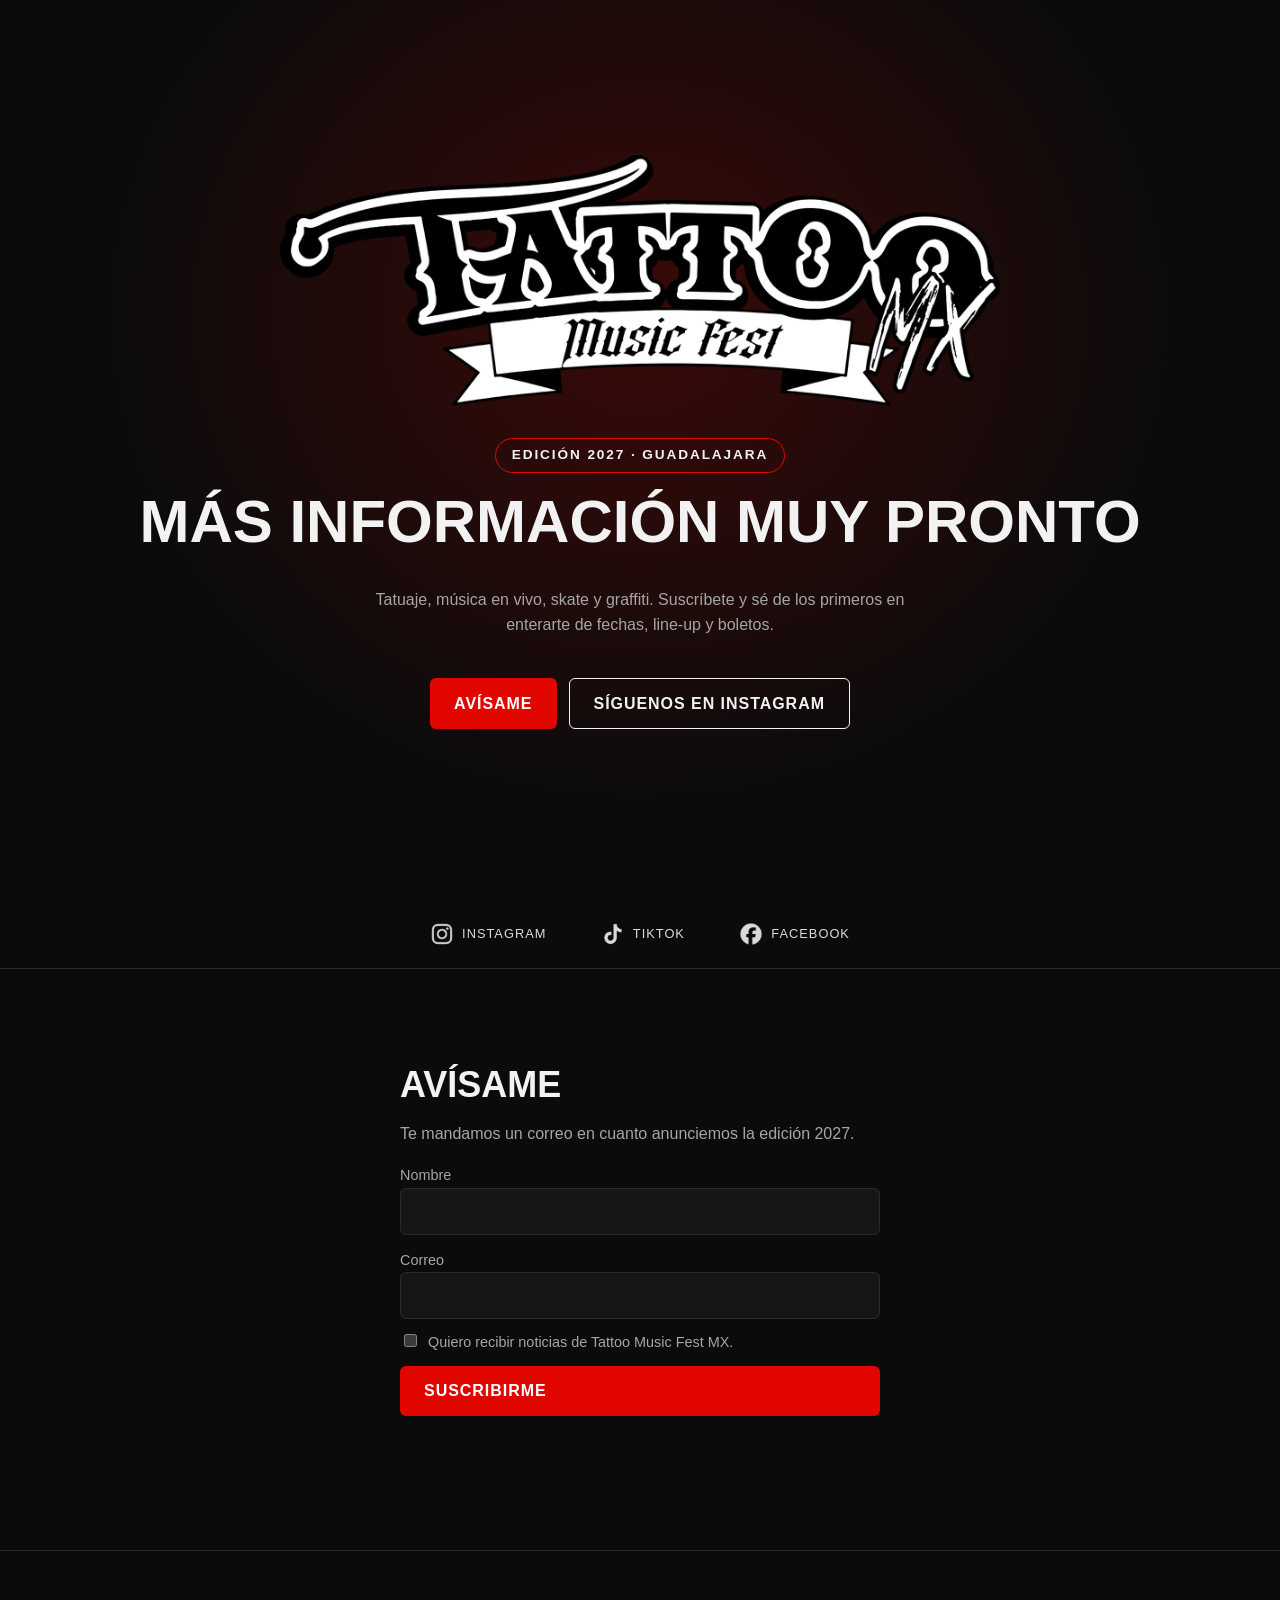
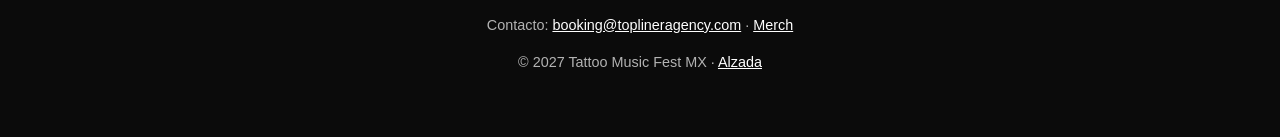
==== index.html @ 74282fe9 "Página de muy pronto para la edición 2027 con el logo Co-Authored-By: Claude Opus 5.5 <noreply@anthr" ====
<!doctype html>
<html lang="es">
<head>
  <meta charset="utf-8">
  <meta name="viewport" content="width=device-width, initial-scale=1">
  <title>Tattoo Music Fest MX 2027 | Muy pronto</title>
  <meta name="description" content="Tattoo Music Fest MX regresa en 2027 a Guadalajara: tatuaje, música en vivo, skate y graffiti. Muy pronto más información.">
  <meta name="theme-color" content="#0b0b0b">
  <link rel="icon" href="/img/favicon.png" type="image/png">
  <link rel="apple-touch-icon" href="/img/apple-touch-icon.png">
  <meta property="og:title" content="Tattoo Music Fest MX 2027 | Muy pronto">
  <meta property="og:description" content="Tattoo Music Fest MX regresa en 2027 a Guadalajara. Muy pronto más información.">
  <meta property="og:image" content="https://www.tattoomusicfest.mx/img/compartir.jpg">
  <meta property="og:image:alt" content="Logo de Tattoo Music Fest MX">
  <meta property="og:type" content="website">
  <meta property="og:site_name" content="Tattoo Music Fest MX">
  <meta property="og:locale" content="es_MX">
  <meta property="og:url" content="https://www.tattoomusicfest.mx/">
  <meta name="twitter:card" content="summary_large_image">
  <link rel="canonical" href="https://www.tattoomusicfest.mx/">
  <link rel="stylesheet" href="/css/styles.css">
  <script src="/js/main.js" defer></script>
  <script src="/js/newsletter.js" defer></script>
</head>
<body>
  <a class="saltar" href="#contenido">Saltar al contenido</a>

  <main id="contenido">

    <!-- Encabezado: edición 2027 muy pronto -->
    <section class="tmf-hero" aria-labelledby="titulo-hero">
      <div class="contenedor">
        <img class="tmf-logo" src="/img/logo-mediano.webp" srcset="/img/logo-mediano.webp 800w, /img/logo-grande.webp 1600w" sizes="(min-width: 900px) 720px, 90vw" alt="Tattoo Music Fest MX" width="800" height="279" fetchpriority="high">
        <p class="tmf-edicion">Edición 2027 · Guadalajara</p>
        <h1 id="titulo-hero">Más información muy pronto</h1>
        <p class="seccion-intro">Tatuaje, música en vivo, skate y graffiti. Suscríbete y sé de los primeros en enterarte de fechas, line-up y boletos.</p>
        <p class="tmf-botones">
          <a class="boton" href="#lista">Avísame</a>
          <a class="boton boton-secundario" href="https://instagram.com/tattoomusicfestmx" target="_blank" rel="noopener">Síguenos en Instagram</a>
        </p>
      </div>
    </section>

    <!-- Barra de redes -->
    <nav class="barra-redes" aria-label="Redes de Tattoo Music Fest MX">
      <div class="contenedor">
        <ul>
          <li><a href="https://instagram.com/tattoomusicfestmx" target="_blank" rel="noopener"><img src="/img/redes/instagram.png" alt="" width="24" height="24"><span>Instagram</span></a></li>
          <li><a href="https://www.tiktok.com/@MS4wLjABAAAA3Sv3WoTKJz4LEOVZO3qreuk0pWVJmiIAbUcy78nkHc34bMNVBHtB0NoEgvktgCgh" target="_blank" rel="noopener"><img src="/img/redes/tiktok.png" alt="" width="24" height="24"><span>TikTok</span></a></li>
          <li><a href="https://www.facebook.com/tattoomusicfestmx/" target="_blank" rel="noopener"><img src="/img/redes/facebook.png" alt="" width="24" height="24"><span>Facebook</span></a></li>
        </ul>
      </div>
    </nav>

    <!-- Newsletter: Mailchimp (misma audiencia que Ladrones y Alzada) -->
    <section class="seccion newsletter" id="lista" aria-labelledby="titulo-newsletter">
      <div class="contenedor">
        <div class="newsletter-caja">
        <h2 id="titulo-newsletter">Avísame</h2>
        <p class="seccion-intro">Te mandamos un correo en cuanto anunciemos la edición 2027.</p>
        <form class="form-lista" action="https://alzada.us19.list-manage.com/subscribe/post?u=32d94c0e4051438d818e68013&amp;id=4bd0645e6c&amp;f_id=00b59be3f0" method="post" target="_blank" rel="noopener" novalidate>
          <div>
            <label for="nombre">Nombre</label>
            <input type="text" id="nombre" name="FNAME" autocomplete="given-name" required>
          </div>
          <div>
            <label for="correo">Correo</label>
            <input type="email" id="correo" name="EMAIL" autocomplete="email" spellcheck="false" required>
          </div>
          <div class="casilla">
            <input type="checkbox" id="acepto" name="acepto" required>
            <label for="acepto">Quiero recibir noticias de <span translate="no">Tattoo Music Fest MX</span>.</label>
          </div>
          <div class="trampa" aria-hidden="true"><input type="text" name="b_32d94c0e4051438d818e68013_4bd0645e6c" tabindex="-1" value="" autocomplete="off"></div>
          <button class="boton" type="submit">Suscribirme</button>
          <p class="form-mensaje" role="status" aria-live="polite"></p>
        </form>
        </div>
      </div>
    </section>

  </main>

  <footer class="pie">
    <div class="contenedor">
      <p>Contacto: <a href="mailto:booking@toplineragency.com">booking@toplineragency.com</a> · <a href="https://tmfmerch.com/" target="_blank" rel="noopener">Merch</a></p>
      <p>© 2027 <span translate="no">Tattoo Music Fest MX</span> · <a href="https://www.alzada.mx" target="_blank" rel="noopener">Alzada</a></p>
    </div>
  </footer>
</body>
</html>
---- css/styles.css ----
/* =========================================================
   Tattoo Music Fest MX — estilos base (misma base que alzada.mx)
   Colores y tipografía viven en :root para cambiarlos en un solo lugar.
   ========================================================= */

:root {
  /* Página clara (como el alzada.mx de Wix); encabezado, redes y pie en negro */
  --color-fondo: #ffffff;
  --color-superficie: #f2f2f2;
  --color-texto: #111111;
  --color-texto-suave: #555555;
  --color-acento: #e10600;
  --color-borde: #e2e2e2;

  --color-oscuro: #0b0b0b;
  --color-oscuro-texto: #ffffff;
  --color-oscuro-suave: #b3b3b3;
  --color-oscuro-borde: #2a2a2a;

  --fuente-titulos: "Arial Black", "Helvetica Neue", Arial, sans-serif;
  --fuente-texto: "Helvetica Neue", Arial, sans-serif;

  --ancho-max: 1120px;
  --espacio: 1rem;
  --radio: 6px;

  color-scheme: light;
}

*,
*::before,
*::after {
  box-sizing: border-box;
}

html {
  -webkit-text-size-adjust: 100%;
}

body {
  margin: 0;
  background: var(--color-fondo);
  color: var(--color-texto);
  font-family: var(--fuente-texto);
  font-size: 1rem;
  line-height: 1.6;
}

img,
iframe {
  display: block;
  max-width: 100%;
}

img {
  height: auto;
}

a {
  color: inherit;
}

a:hover {
  color: var(--color-acento);
}

:focus-visible {
  outline: 2px solid var(--color-acento);
  outline-offset: 3px;
}

h1,
h2,
h3 {
  font-family: var(--fuente-titulos);
  line-height: 1.1;
  text-transform: uppercase;
  text-wrap: balance;
  margin: 0 0 var(--espacio);
}

h1 { font-size: clamp(2.25rem, 7vw, 4.5rem); }
h2 { font-size: clamp(1.5rem, 4vw, 2.25rem); }

/* Enlace "Saltar al contenido" para teclado y lectores de pantalla */
.saltar {
  position: absolute;
  left: -9999px;
  top: 0;
  padding: 0.75rem 1rem;
  background: var(--color-acento);
  color: #fff;
  z-index: 100;
}

.saltar:focus {
  left: 1rem;
  top: 1rem;
}

.contenedor {
  width: min(100% - 2rem, var(--ancho-max));
  margin-inline: auto;
}

/* ---------- Encabezado y menú ---------- */

.encabezado {
  position: sticky;
  top: 0;
  z-index: 50;
  background: rgb(11 11 11 / 0.92);
  backdrop-filter: blur(8px);
  border-bottom: 1px solid var(--color-borde);
}

.encabezado .contenedor {
  display: flex;
  align-items: center;
  justify-content: space-between;
  min-height: 76px;
}

.logo {
  font-family: var(--fuente-titulos);
  font-size: 1.5rem;
  letter-spacing: 0.08em;
  text-decoration: none;
  text-transform: uppercase;
}

.logo img {
  display: block;
  height: 52px;
  width: auto;
}

.menu-boton {
  display: inline-flex;
  align-items: center;
  justify-content: center;
  min-width: 44px;
  min-height: 44px;
  padding: 0.5rem 0.75rem;
  background: none;
  border: 1px solid var(--color-borde);
  border-radius: var(--radio);
  color: var(--color-texto);
  font: inherit;
  cursor: pointer;
}

.menu {
  display: none;
  list-style: none;
  margin: 0;
  padding: 0;
}

.menu.abierto {
  display: flex;
  flex-direction: column;
  position: absolute;
  top: 76px;
  left: 0;
  right: 0;
  padding: var(--espacio);
  background: var(--color-fondo);
  border-bottom: 1px solid var(--color-borde);
}

.menu a {
  display: block;
  padding: 0.75rem 0.5rem;
  text-decoration: none;
  text-transform: uppercase;
  letter-spacing: 0.06em;
  font-size: 0.9rem;
}

.menu a[aria-current="page"] {
  color: var(--color-acento);
}

@media (min-width: 768px) {
  .menu-boton {
    display: none;
  }

  .menu {
    display: flex;
    gap: 0.25rem;
  }
}

/* ---------- Secciones ---------- */

main {
  min-height: 60vh;
}

/* Que los títulos no queden debajo del encabezado fijo */
[id] {
  scroll-margin-top: 92px;
}

.seccion {
  padding-block: clamp(3rem, 8vw, 6rem);
  border-bottom: 1px solid var(--color-borde);
}

.seccion-intro {
  color: var(--color-texto-suave);
  max-width: 60ch;
}

.portada {
  padding-block: clamp(4rem, 12vw, 9rem);
}

.boton {
  display: inline-flex;
  align-items: center;
  min-height: 44px;
  padding: 0.75rem 1.5rem;
  background: var(--color-acento);
  border: 0;
  border-radius: var(--radio);
  color: #fff;
  font: inherit;
  font-weight: 700;
  text-decoration: none;
  text-transform: uppercase;
  letter-spacing: 0.06em;
  cursor: pointer;
}

.boton:hover {
  color: #fff;
  filter: brightness(1.1);
}

.boton-secundario {
  background: transparent;
  border: 1px solid var(--color-texto);
  color: var(--color-texto);
}

.boton-secundario:hover {
  background: var(--color-texto);
  color: var(--color-fondo);
}

/* ---------- Newsletter ---------- */

.newsletter form {
  display: grid;
  gap: 0.75rem;
  max-width: 480px;
}

.newsletter label {
  font-size: 0.9rem;
  color: var(--color-texto-suave);
}

.newsletter input[type="text"],
.newsletter input[type="email"] {
  width: 100%;
  min-height: 44px;
  padding: 0.6rem 0.75rem;
  background: var(--color-superficie);
  border: 1px solid var(--color-borde);
  border-radius: var(--radio);
  color: var(--color-texto);
  font: inherit;
}

.casilla {
  display: flex;
  gap: 0.5rem;
  align-items: flex-start;
}

/* ---------- Pie de página ---------- */

.pie {
  padding-block: 3rem;
  color: var(--color-texto-suave);
  font-size: 0.9rem;
  text-align: center;
}

.redes {
  display: flex;
  justify-content: center;
  flex-wrap: wrap;
  gap: 0.5rem 1.25rem;
  list-style: none;
  margin: 0 0 1.5rem;
  padding: 0;
}

.redes {
  gap: 0.5rem 1rem;
}

.redes a {
  display: inline-flex;
  align-items: center;
  justify-content: center;
  min-width: 44px;
  min-height: 44px;
  text-decoration: none;
  opacity: 0.8;
  transition: opacity 0.2s ease, transform 0.2s ease;
}

.redes a:hover,
.redes a:focus-visible {
  opacity: 1;
  transform: translateY(-2px);
}

.redes img {
  width: 28px;
  height: 28px;
}

/* ---------- Discografía (página Música) ---------- */

.seccion-titulo {
  padding-bottom: 1rem;
  border-bottom: 0;
}

/* Respetar a quien pide menos movimiento */
@media (prefers-reduced-motion: reduce) {
  *,
  *::before,
  *::after {
    animation-duration: 0.01ms !important;
    transition-duration: 0.01ms !important;
    scroll-behavior: auto !important;
  }
}

/* ---------- Merch (carrusel de Negro Pasión) ---------- */
.merch-encabezado {
  display: flex;
  align-items: center;
  justify-content: space-between;
  gap: 1rem;
}

.merch-flechas {
  display: flex;
  gap: 0.5rem;
}

.merch-flechas[hidden] {
  display: none;
}

.merch-flecha {
  width: 44px;
  height: 44px;
  border: 1px solid var(--color-borde);
  border-radius: 50%;
  background: var(--color-superficie);
  color: var(--color-texto);
  font-size: 1.1rem;
  cursor: pointer;
}

.merch-flecha:hover,
.merch-flecha:focus-visible {
  border-color: var(--color-acento);
}

.merch-lista {
  display: grid;
  grid-auto-flow: column;
  grid-auto-columns: 70%;
  gap: 1rem;
  margin: 1.5rem 0;
  padding: 0 0 0.75rem;
  list-style: none;
  overflow-x: auto;
  scroll-snap-type: x mandatory;
  scrollbar-width: thin;
  overscroll-behavior-x: contain;
}

.merch-lista:empty {
  display: none;
}

@media (min-width: 600px) {
  .merch-lista { grid-auto-columns: calc((100% - 2rem) / 3); }
}

@media (min-width: 900px) {
  .merch-lista { grid-auto-columns: calc((100% - 3rem) / 4); }
}

.merch-producto {
  scroll-snap-align: start;
}

.merch-producto a {
  display: grid;
  gap: 0.35rem;
  color: var(--color-texto);
  text-decoration: none;
}

.merch-foto {
  position: relative;
  aspect-ratio: 1;
  overflow: hidden;
  border-radius: var(--radio);
  background: #f2f2f2;
}

.merch-foto img {
  width: 100%;
  height: 100%;
  object-fit: cover;
  transition: transform 0.3s ease;
}

.merch-producto a:hover .merch-foto img,
.merch-producto a:focus-visible .merch-foto img {
  transform: scale(1.04);
}

.merch-agotado {
  position: absolute;
  top: 0.5rem;
  left: 0.5rem;
  padding: 0.2rem 0.5rem;
  background: var(--color-fondo);
  border-radius: 4px;
  font-size: 0.75rem;
  text-transform: uppercase;
  letter-spacing: 0.08em;
}

.merch-nombre {
  margin-top: 0.4rem;
  font-weight: 600;
  line-height: 1.3;
}

.merch-precio {
  color: var(--color-texto-suave);
  font-variant-numeric: tabular-nums;
}

@media (prefers-reduced-motion: reduce) {
  .merch-foto img { transition: none; }
}

/* ---------- Barra de redes (inicio) ---------- */
.barra-redes {
  border-bottom: 1px solid var(--color-borde);
  background: var(--color-superficie);
}

.barra-redes ul {
  display: flex;
  flex-wrap: wrap;
  justify-content: center;
  gap: 0.25rem clamp(0.5rem, 3vw, 2.5rem);
  margin: 0;
  padding: 0.75rem 0;
  list-style: none;
}

.barra-redes a {
  display: inline-flex;
  align-items: center;
  gap: 0.5rem;
  min-height: 44px;
  padding: 0 0.5rem;
  color: var(--color-texto);
  text-decoration: none;
  text-transform: uppercase;
  letter-spacing: 0.08em;
  font-size: 0.8rem;
  opacity: 0.85;
  transition: opacity 0.2s ease, color 0.2s ease;
}

.barra-redes a:hover,
.barra-redes a:focus-visible {
  opacity: 1;
  color: var(--color-acento);
}

.barra-redes img {
  width: 24px;
  height: 24px;
}

/* En celular solo los íconos; el nombre queda para lectores de pantalla. */
@media (max-width: 699px) {
  .barra-redes span {
    position: absolute;
    width: 1px;
    height: 1px;
    overflow: hidden;
    clip: rect(0 0 0 0);
    white-space: nowrap;
  }
}

.fechas-boton {
  margin-top: 2rem;
  text-align: center;
}

/* ---------- Formulario de la lista (mensajes) ---------- */
.trampa {
  position: absolute;
  left: -5000px;
}

.form-mensaje {
  min-height: 1.5em;
  margin: 0.25rem 0 0;
  font-size: 0.95rem;
  color: var(--color-texto-suave);
}

.form-mensaje[data-tipo="ok"] { color: #7bd88f; }
.form-mensaje[data-tipo="error"] { color: #ff6b6b; }

.form-lista button:disabled {
  opacity: 0.6;
  cursor: progress;
}

/* ---------- Ajustes de la revisión (accesibilidad y táctil) ---------- */
/* Al navegar con teclado, que el encabezado fijo no tape lo enfocado */
html {
  scroll-padding-top: 92px;
}

/* Sin retraso de doble toque en celular; el foco visible ya marca el estado */
a,
button,
input,
label {
  touch-action: manipulation;
  -webkit-tap-highlight-color: transparent;
}

/* =========================================================
   Alzada — piezas propias del sitio
   ========================================================= */

/* ---------- Videos del inicio ---------- */
.oculto {
  position: absolute;
  width: 1px;
  height: 1px;
  overflow: hidden;
  clip-path: inset(50%);
  white-space: nowrap;
}

.video {
  aspect-ratio: 16 / 9;
  width: 100%;
  border: 0;
  border-radius: var(--radio);
  background: var(--color-oscuro);
}

.video-actual {
  margin: 0.75rem 0 1.25rem;
  font-weight: 700;
}

.videos-lista {
  display: grid;
  grid-auto-flow: column;
  grid-auto-columns: minmax(180px, 1fr);
  gap: 0.75rem;
  overflow-x: auto;
  overscroll-behavior-x: contain;
  scroll-snap-type: x mandatory;
  margin: 0;
  padding: 0 0 0.5rem;
  list-style: none;
}

@media (min-width: 1000px) {
  .videos-lista { grid-auto-columns: calc((100% - 3 * 0.75rem) / 4); }
}

.video-tarjeta { scroll-snap-align: start; }

.video-tarjeta button {
  display: block;
  width: 100%;
  padding: 0;
  background: none;
  border: 0;
  color: inherit;
  font: inherit;
  text-align: left;
  cursor: pointer;
}

.video-tarjeta img {
  width: 100%;
  aspect-ratio: 16 / 9;
  object-fit: cover;
  border-radius: var(--radio);
  border: 3px solid transparent;
  background: var(--color-superficie);
}

.video-tarjeta button:hover img,
.video-tarjeta button[aria-current] img {
  border-color: var(--color-acento);
}

.video-titulo {
  display: -webkit-box;
  -webkit-line-clamp: 2;
  -webkit-box-orient: vertical;
  overflow: hidden;
  margin-top: 0.4rem;
  font-size: 0.85rem;
  line-height: 1.3;
}

/* ---------- Roster ---------- */
.roster {
  list-style: none;
  margin: 0;
  padding: 0;
  display: grid;
  grid-template-columns: repeat(2, 1fr);
  gap: var(--espacio);
}

@media (min-width: 600px) {
  .roster { grid-template-columns: repeat(3, 1fr); }
}

@media (min-width: 1000px) {
  .roster { grid-template-columns: repeat(4, 1fr); }
}

.artista-tarjeta a {
  position: relative;
  display: block;
  overflow: hidden;
  border-radius: var(--radio);
  text-decoration: none;
}

.artista-tarjeta img {
  width: 100%;
  aspect-ratio: 1;
  object-fit: cover;
  transition: transform 0.3s ease, filter 0.3s ease;
  filter: grayscale(0.35);
}

.artista-tarjeta a:hover img,
.artista-tarjeta a:focus-visible img {
  transform: scale(1.04);
  filter: none;
}

.artista-nombre {
  position: absolute;
  inset: auto 0 0 0;
  padding: 2.5rem 0.75rem 0.75rem;
  background: linear-gradient(transparent, rgba(0, 0, 0, 0.85));
  font-family: var(--fuente-titulos);
  text-transform: uppercase;
  line-height: 1.1;
  color: #fff;
}

/* ---------- Página de artista ---------- */
.artista-grid {
  display: grid;
  gap: calc(var(--espacio) * 2);
  align-items: start;
}

@media (min-width: 900px) {
  .artista-grid { grid-template-columns: 1fr 1fr; }
}

.artista-foto {
  width: 100%;
  border-radius: var(--radio);
}

.artista.portada {
  padding-block: 2.5rem 4rem;
}

.artista-texto p {
  color: var(--color-texto-suave);
  max-width: 60ch;
}

.artista-texto .seccion-intro a {
  color: var(--color-texto-suave);
}

.spotify {
  border: 0;
  border-radius: 12px;
}

@media (prefers-reduced-motion: reduce) {
  .artista-tarjeta img { transition: none; }
}

/* ---------- Zonas negras: encabezado, barra de redes y pie ---------- */
.encabezado,
.menu.abierto,
.barra-redes,
.pie {
  background: var(--color-oscuro);
  color: var(--color-oscuro-texto);
  border-color: var(--color-oscuro-borde);
}

.encabezado {
  backdrop-filter: none;
}

.encabezado a,
.barra-redes a,
.pie a {
  color: var(--color-oscuro-texto);
}

.encabezado a:hover,
.barra-redes a:hover,
.pie a:hover {
  color: var(--color-oscuro-suave);
}

.menu a[aria-current="page"] {
  color: var(--color-oscuro-texto);
  text-decoration: underline;
  text-underline-offset: 6px;
}

.menu-boton {
  color: var(--color-oscuro-texto);
  border-color: var(--color-oscuro-borde);
}

.pie {
  color: var(--color-oscuro-suave);
}

.encabezado :focus-visible,
.barra-redes :focus-visible,
.pie :focus-visible {
  outline-color: var(--color-oscuro-texto);
}

.logo img {
  height: 56px;
}

.videos-inicio {
  padding-block: 3rem;
}

/* ---------- Lanzamiento destacado del inicio (igual al de ladrones.mx) ---------- */
.hero-foto {
  position: relative;
  display: flex;
  align-items: flex-end;
  min-height: clamp(420px, 70vh, 720px);
  background-color: var(--color-oscuro);
  background-size: cover;
  background-repeat: no-repeat;
  color: var(--color-oscuro-texto);
  border-bottom: 0;
}

.hero-foto .seccion-intro {
  color: var(--color-oscuro-texto);
}

.hero-foto .boton-secundario {
  border-color: var(--color-oscuro-texto);
  color: var(--color-oscuro-texto);
}

.hero-foto .boton-secundario:hover {
  background: var(--color-oscuro-texto);
  color: var(--color-oscuro);
}

.hero-foto :focus-visible {
  outline-color: var(--color-oscuro-texto);
}

.hero-lanzamiento {
  display: flex;
  align-items: center;
  gap: 0.75rem;
  margin-bottom: 0.5rem;
}

.hero-lanzamiento img {
  width: 64px;
  height: 64px;
  border-radius: 4px;
  border: 1px solid rgb(255 255 255 / 0.35);
  box-shadow: 0 4px 16px rgb(0 0 0 / 0.5);
}

.hero-lanzamiento .seccion-intro {
  margin: 0;
}

/* ---------- Nosotros ---------- */
.nosotros-grid {
  display: grid;
  gap: calc(var(--espacio) * 2);
  align-items: center;
}

@media (min-width: 900px) {
  .nosotros-grid { grid-template-columns: 1fr 1fr; }
}

.nosotros p {
  color: var(--color-texto-suave);
  max-width: 60ch;
}

.nosotros img {
  width: 100%;
  border-radius: var(--radio);
}

/* En celular el texto de Sync va primero y la foto abajo */
@media (max-width: 899px) {
  .sync img { order: 2; }
}

/* Sync en negro para que contraste con Nosotros */
.sync {
  background: var(--color-oscuro);
  color: var(--color-oscuro-texto);
  border-bottom-color: var(--color-oscuro-borde);
}

.sync p {
  color: var(--color-oscuro-suave);
}

.sync a {
  color: var(--color-oscuro-texto);
}

.sync :focus-visible {
  outline-color: var(--color-oscuro-texto);
}

.artista-botones {
  display: flex;
  flex-wrap: wrap;
  gap: 0.75rem;
}

/* ---------- Formulario de Contacto ---------- */
.contacto-grid {
  display: grid;
  gap: calc(var(--espacio) * 2);
  align-items: start;
}

@media (min-width: 900px) {
  .contacto-grid { grid-template-columns: 1fr 1.4fr; }
}

.form-contacto {
  display: grid;
  gap: 1rem;
}

.form-contacto fieldset {
  display: grid;
  gap: 1rem;
  margin: 0;
  padding: 1.25rem;
  border: 1px solid var(--color-borde);
  border-radius: var(--radio);
}

.form-contacto fieldset[hidden] {
  display: none;
}

.form-contacto legend {
  padding: 0 0.5rem;
  font-weight: 700;
}

.form-contacto label {
  display: block;
  margin-bottom: 0.35rem;
  font-size: 0.9rem;
  color: var(--color-texto-suave);
}

.form-contacto input,
.form-contacto select,
.form-contacto textarea {
  width: 100%;
  min-height: 48px;
  padding: 0.75rem 1rem;
  background: var(--color-superficie);
  border: 1px solid var(--color-borde);
  border-radius: var(--radio);
  color: var(--color-texto);
  font: inherit;
}

.form-contacto textarea {
  resize: vertical;
}

.form-contacto input:focus-visible,
.form-contacto select:focus-visible,
.form-contacto textarea:focus-visible {
  outline: 2px solid var(--color-texto);
  outline-offset: 1px;
}

.telefono {
  display: grid;
  grid-template-columns: minmax(0, 11rem) 1fr;
  gap: 0.5rem;
}

.form-contacto .boton {
  justify-self: start;
}

.contacto-gracias {
  padding: 2rem;
  background: var(--color-superficie);
  border-radius: var(--radio);
}

/* ---------- Únete a la familia: foto del Urbano de fondo, formulario a la derecha ---------- */
.newsletter-foto {
  background-color: var(--color-oscuro);
  background-image:
    linear-gradient(to bottom, rgb(11 11 11 / 0.55), rgb(11 11 11 / 0.9)),
    url("/img/fondos/urbano-960.webp");
  background-size: cover;
  background-position: 40% center;
  color: var(--color-oscuro-texto);
  border-bottom: 0;
}

@media (min-width: 900px) {
  .newsletter-foto {
    min-height: 620px;
    display: flex;
    align-items: center;
    background-image:
      linear-gradient(to right, rgb(11 11 11 / 0) 30%, rgb(11 11 11 / 0.85) 62%, rgb(11 11 11 / 0.95)),
      url("/img/fondos/urbano-1920.webp");
    background-position: 30% center;
  }

  .newsletter-foto .contenedor {
    display: flex;
    justify-content: flex-end;
  }

  .newsletter-foto .newsletter-caja {
    width: min(440px, 100%);
  }
}

.newsletter-foto .seccion-intro,
.newsletter-foto label {
  color: var(--color-oscuro-suave);
}

.newsletter-foto input[type="text"],
.newsletter-foto input[type="email"] {
  background: rgb(255 255 255 / 0.08);
  border-color: rgb(255 255 255 / 0.25);
  color: var(--color-oscuro-texto);
}

.newsletter-foto :focus-visible {
  outline-color: var(--color-oscuro-texto);
}

.newsletter-foto .form-mensaje[data-tipo="ok"] { color: #7bd88f; }
.newsletter-foto .form-mensaje[data-tipo="error"] { color: #ff8a80; }

/* Lanzamientos del inicio en negro */
.videos-inicio {
  background: var(--color-oscuro);
  color: var(--color-oscuro-texto);
  border-bottom-color: var(--color-oscuro-borde);
}

.videos-inicio .video-tarjeta img {
  background: #1a1a1a;
}

.videos-inicio :focus-visible {
  outline-color: var(--color-oscuro-texto);
}

/* ---------- Carrusel del encabezado (rota cada 10 s con js/hero.js) ---------- */
.hero-carrusel {
  position: relative;
  display: grid;
  background: var(--color-oscuro);
}

.hero-diapo {
  grid-area: 1 / 1;
  min-height: clamp(520px, 85vh, 860px);
  padding-block: clamp(4rem, 12vw, 9rem) 6rem;
  background-image:
    linear-gradient(to top, rgb(11 11 11 / 1) 0%, rgb(11 11 11 / 0.75) 30%, rgb(11 11 11 / 0.15) 70%),
    var(--fondo-chico);
  background-position: var(--fondo-posicion, center);
  opacity: 0;
  visibility: hidden;
  transition: opacity 0.8s ease, visibility 0.8s;
}

.hero-diapo.activa {
  opacity: 1;
  visibility: visible;
}

@media (min-width: 900px) {
  .hero-diapo {
    background-image:
      linear-gradient(to top, rgb(11 11 11 / 1) 0%, rgb(11 11 11 / 0.6) 30%, rgb(11 11 11 / 0) 60%),
      linear-gradient(to right, rgb(11 11 11 / 0.7), rgb(11 11 11 / 0) 50%),
      var(--fondo-grande);
  }
}

.hero-titulo {
  font-size: clamp(2.25rem, 7vw, 4.5rem);
}

.hero-controles {
  position: absolute;
  left: 0;
  right: 0;
  bottom: 1.5rem;
  display: flex;
  align-items: center;
  gap: 1rem;
}

.hero-puntos {
  display: flex;
  gap: 0.25rem;
}

.hero-punto {
  width: 44px;
  height: 44px;
  padding: 0;
  background: none;
  border: 0;
  cursor: pointer;
}

.hero-punto::before {
  content: "";
  display: block;
  width: 28px;
  height: 4px;
  margin: auto;
  border-radius: 2px;
  background: rgb(255 255 255 / 0.4);
  transition: background 0.2s;
}

.hero-punto[aria-current="true"]::before,
.hero-punto:hover::before {
  background: #fff;
}

.hero-pausa {
  min-width: 44px;
  min-height: 44px;
  background: none;
  border: 1px solid rgb(255 255 255 / 0.4);
  border-radius: 50%;
  color: #fff;
  font-size: 0.75rem;
  cursor: pointer;
}

.hero-carrusel :focus-visible {
  outline-color: #fff;
}

@media (prefers-reduced-motion: reduce) {
  .hero-diapo { transition: none; }
}

/* ---------- Botón de idioma (ES | EN) ---------- */
.menu .idioma a {
  display: inline-flex;
  align-items: center;
  justify-content: center;
  min-width: 2.5rem;
  padding: 0.2rem 0.6rem;
  border: 1px solid var(--color-oscuro-borde);
  border-radius: 999px;
  font-size: 0.8rem;
  letter-spacing: 0.08em;
}

.menu .idioma a:hover,
.menu .idioma a:focus-visible {
  border-color: var(--color-oscuro-texto);
}

@media (min-width: 768px) {
  .menu { align-items: center; }
}

/* =========================================================
   Tattoo Music Fest MX
   ========================================================= */

/* Toda la página en oscuro (la base de Alzada es clara) */
:root {
  --color-fondo: #0b0b0b;
  --color-superficie: #161616;
  --color-texto: #f2f2f2;
  --color-texto-suave: #a6a6a6;
  --color-borde: #2a2a2a;
  color-scheme: dark;
}

/* ---------- Encabezado: edición 2027 muy pronto ---------- */
.tmf-hero {
  display: flex;
  align-items: center;
  min-height: 100vh;
  min-height: 100svh;
  padding-block: 4rem;
  text-align: center;
  background:
    radial-gradient(ellipse at 50% 35%, rgb(225 6 0 / 0.22), transparent 60%),
    var(--color-fondo);
}

.tmf-hero .contenedor {
  display: flex;
  flex-direction: column;
  align-items: center;
}

.tmf-logo {
  width: min(720px, 90vw);
  height: auto;
  margin-bottom: 2rem;
}

.tmf-edicion {
  margin: 0 0 1rem;
  padding: 0.35rem 1rem;
  border: 1px solid var(--color-acento);
  border-radius: 999px;
  color: var(--color-texto);
  font-size: 0.85rem;
  font-weight: 700;
  letter-spacing: 0.14em;
  text-transform: uppercase;
}

.tmf-hero h1 {
  font-size: clamp(2rem, 6vw, 3.75rem);
}

.tmf-hero .seccion-intro {
  margin-inline: auto;
}

.tmf-botones {
  display: flex;
  flex-wrap: wrap;
  justify-content: center;
  gap: 0.75rem;
  margin-top: 1.5rem;
}

.newsletter .newsletter-caja {
  max-width: 480px;
  margin-inline: auto;
}
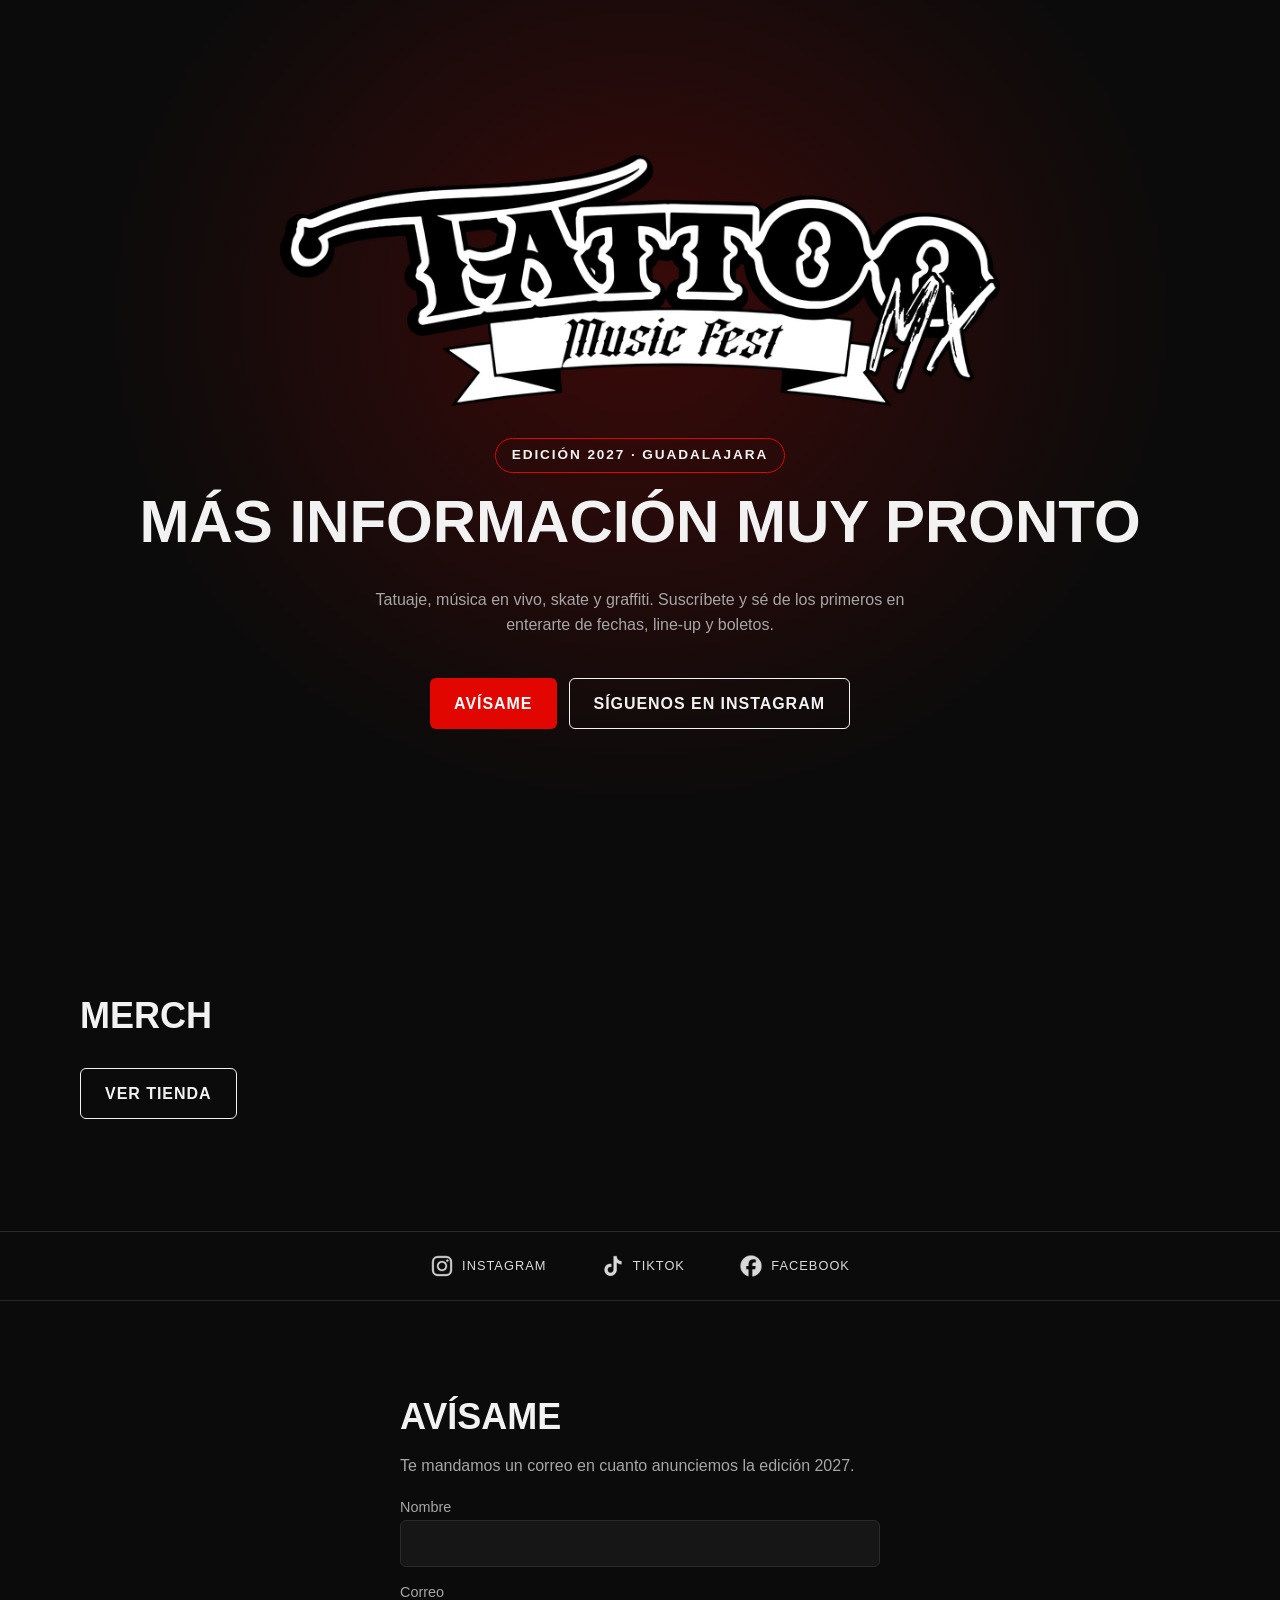
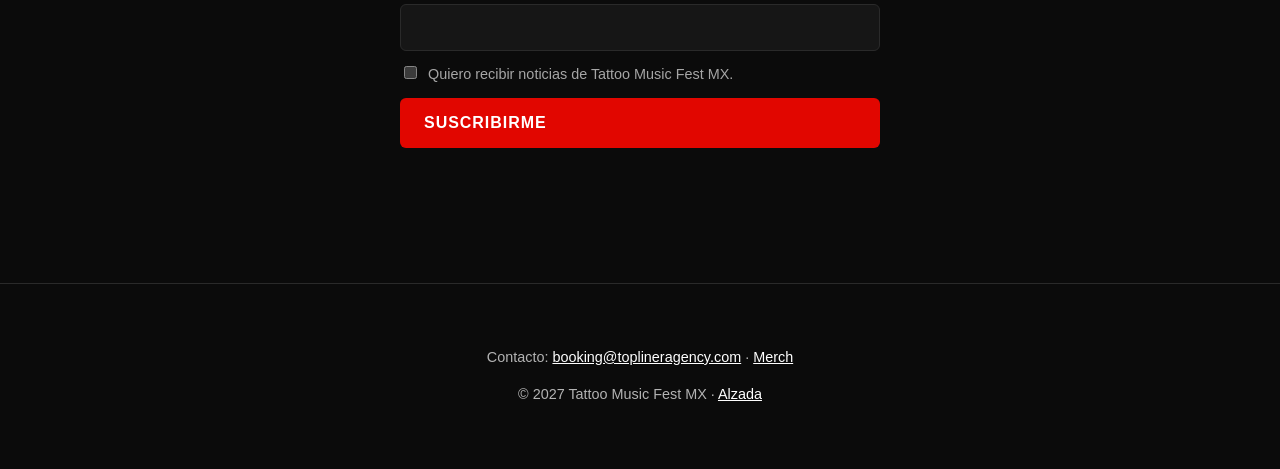
==== commit 2d6ea5f6: "Merch de Tattoo Music Fest después del encabezado Co-Authored-By: Claude Opus 5.5 <noreply@anthropic" ====
--- a/index.html
+++ b/index.html
@@ -20,7 +20,9 @@
   <link rel="canonical" href="https://www.tattoomusicfest.mx/">
   <link rel="stylesheet" href="/css/styles.css">
   <script src="/js/main.js" defer></script>
+  <link rel="preconnect" href="https://alzadastreetwear.com">
   <script src="/js/newsletter.js" defer></script>
+  <script src="/js/merch.js" defer></script>
 </head>
 <body>
   <a class="saltar" href="#contenido">Saltar al contenido</a>
@@ -38,6 +40,21 @@
           <a class="boton" href="#lista">Avísame</a>
           <a class="boton boton-secundario" href="https://instagram.com/tattoomusicfestmx" target="_blank" rel="noopener">Síguenos en Instagram</a>
         </p>
+      </div>
+    </section>
+
+    <!-- Merch: colección de Tattoo Music Fest en Alzada Streetwear (Shopify). Se llena sola con js/merch.js. -->
+    <section class="seccion merch" id="merch" aria-labelledby="titulo-merch">
+      <div class="contenedor">
+        <div class="merch-encabezado">
+          <h2 id="titulo-merch">Merch</h2>
+          <div class="merch-flechas" hidden>
+            <button type="button" class="merch-flecha" data-dir="-1" aria-label="Productos anteriores">←</button>
+            <button type="button" class="merch-flecha" data-dir="1" aria-label="Más productos">→</button>
+          </div>
+        </div>
+        <ul class="merch-lista" id="merch-lista" aria-live="polite"></ul>
+        <p><a class="boton boton-secundario" href="https://alzadastreetwear.com/collections/tattoo-music-fest-mx" target="_blank" rel="noopener">Ver tienda</a></p>
       </div>
     </section>
 
@@ -83,7 +100,7 @@
 
   <footer class="pie">
     <div class="contenedor">
-      <p>Contacto: <a href="mailto:booking@toplineragency.com">booking@toplineragency.com</a> · <a href="https://tmfmerch.com/" target="_blank" rel="noopener">Merch</a></p>
+      <p>Contacto: <a href="mailto:booking@toplineragency.com">booking@toplineragency.com</a> · <a href="https://alzadastreetwear.com/collections/tattoo-music-fest-mx" target="_blank" rel="noopener">Merch</a></p>
       <p>© 2027 <span translate="no">Tattoo Music Fest MX</span> · <a href="https://www.alzada.mx" target="_blank" rel="noopener">Alzada</a></p>
     </div>
   </footer>
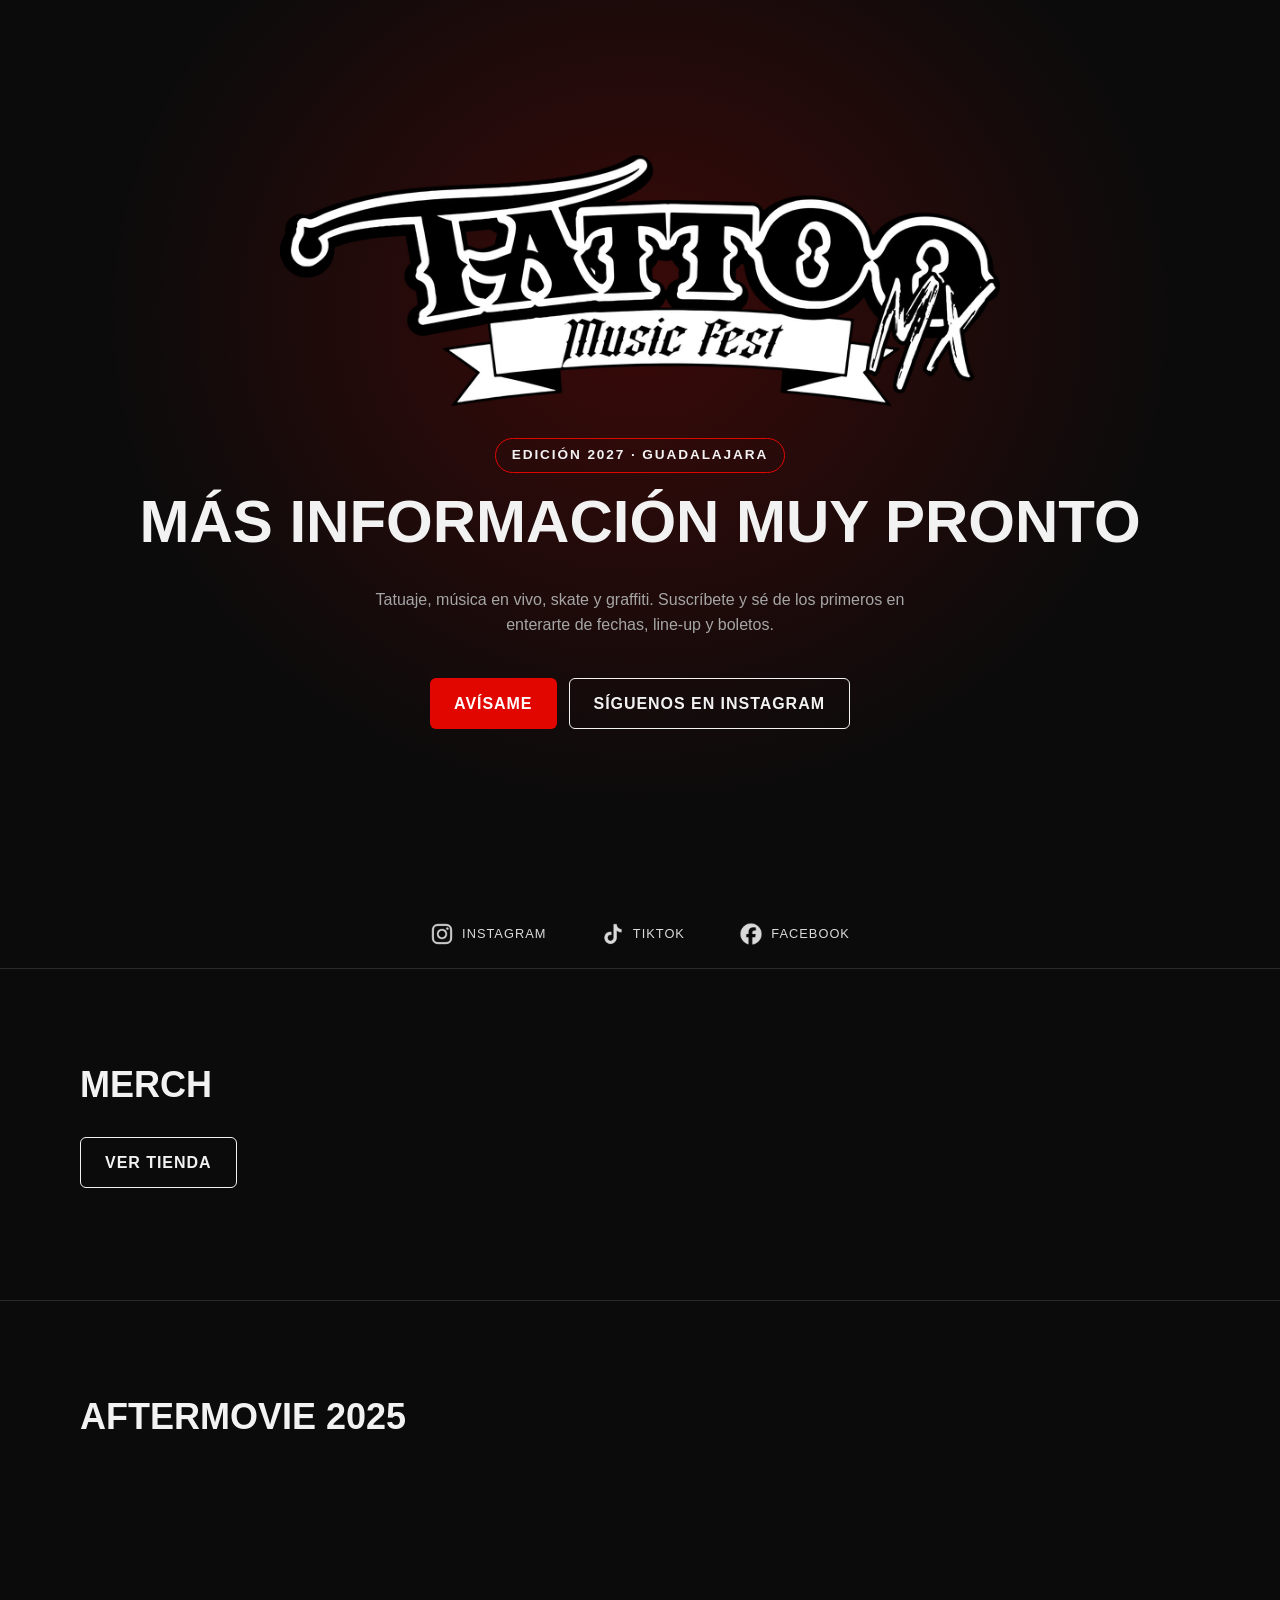
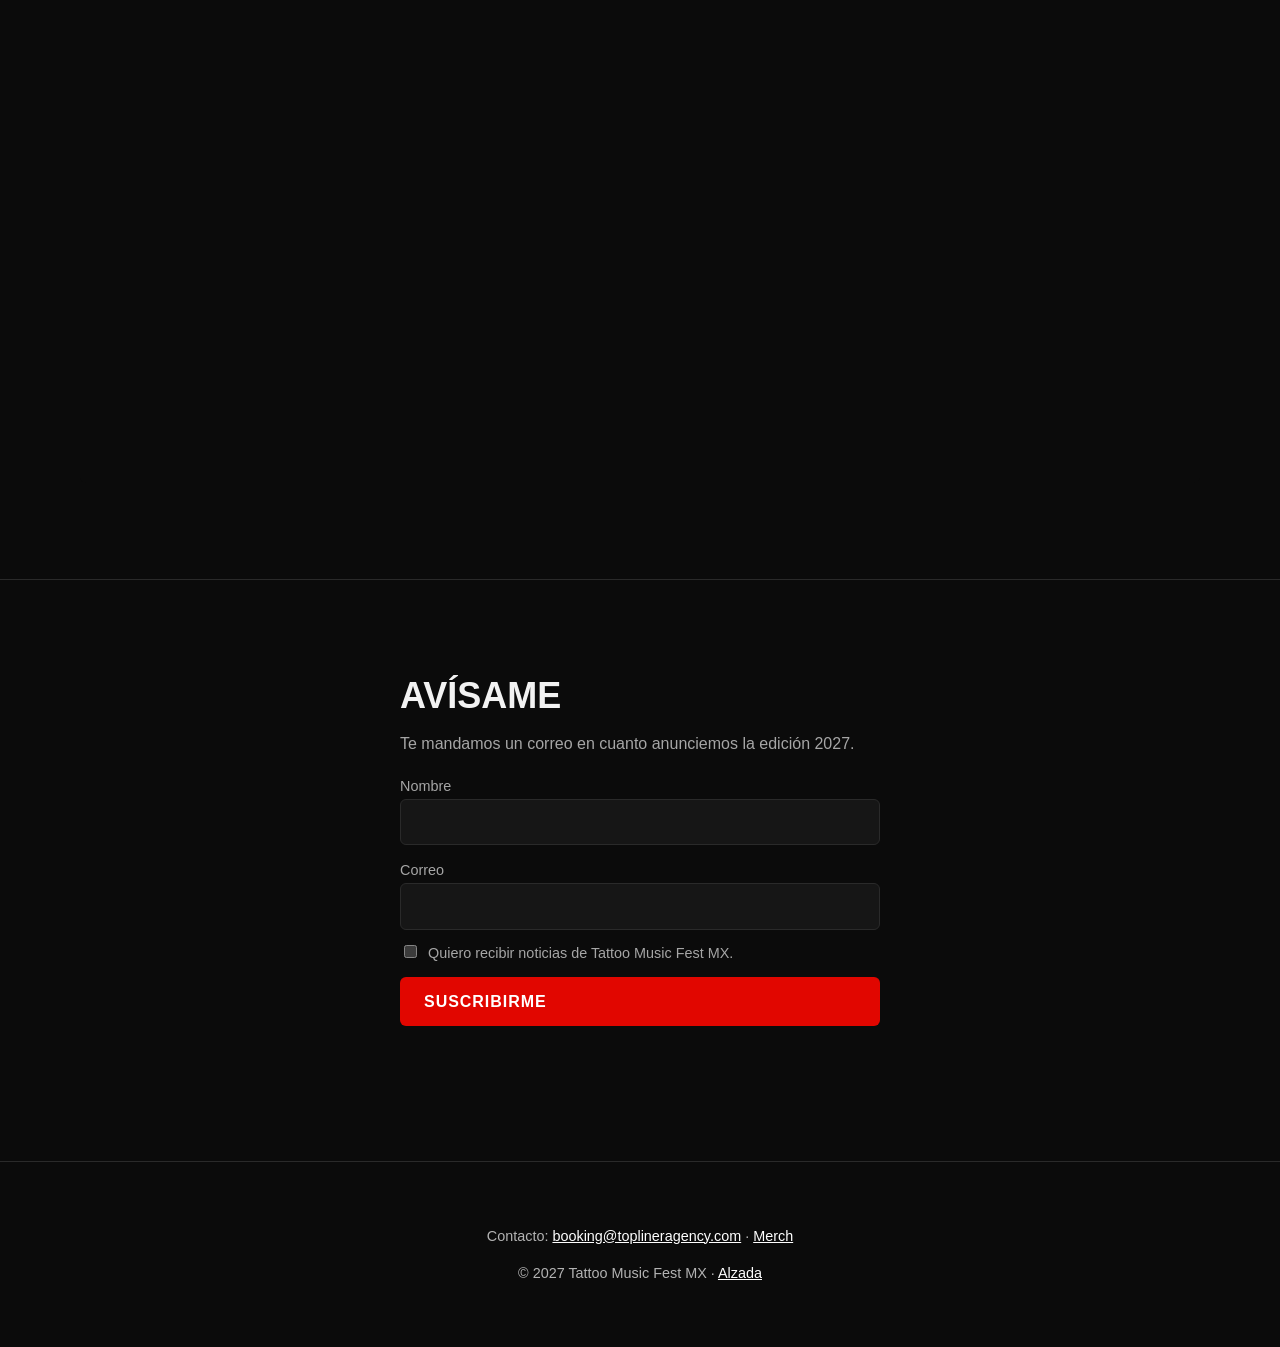
==== commit 7dc2827a: "Tira de redes abajo del encabezado y aftermovie 2025 abajo de merch Co-Authored-By: Claude Opus 5.5 " ====
--- a/index.html
+++ b/index.html
@@ -21,6 +21,7 @@
   <link rel="stylesheet" href="/css/styles.css">
   <script src="/js/main.js" defer></script>
   <link rel="preconnect" href="https://alzadastreetwear.com">
+  <link rel="preconnect" href="https://www.youtube.com">
   <script src="/js/newsletter.js" defer></script>
   <script src="/js/merch.js" defer></script>
 </head>
@@ -43,6 +44,17 @@
       </div>
     </section>
 
+    <!-- Barra de redes -->
+    <nav class="barra-redes" aria-label="Redes de Tattoo Music Fest MX">
+      <div class="contenedor">
+        <ul>
+          <li><a href="https://instagram.com/tattoomusicfestmx" target="_blank" rel="noopener"><img src="/img/redes/instagram.png" alt="" width="24" height="24"><span>Instagram</span></a></li>
+          <li><a href="https://www.tiktok.com/@MS4wLjABAAAA3Sv3WoTKJz4LEOVZO3qreuk0pWVJmiIAbUcy78nkHc34bMNVBHtB0NoEgvktgCgh" target="_blank" rel="noopener"><img src="/img/redes/tiktok.png" alt="" width="24" height="24"><span>TikTok</span></a></li>
+          <li><a href="https://www.facebook.com/tattoomusicfestmx/" target="_blank" rel="noopener"><img src="/img/redes/facebook.png" alt="" width="24" height="24"><span>Facebook</span></a></li>
+        </ul>
+      </div>
+    </nav>
+
     <!-- Merch: colección de Tattoo Music Fest en Alzada Streetwear (Shopify). Se llena sola con js/merch.js. -->
     <section class="seccion merch" id="merch" aria-labelledby="titulo-merch">
       <div class="contenedor">
@@ -58,16 +70,19 @@
       </div>
     </section>
 
-    <!-- Barra de redes -->
-    <nav class="barra-redes" aria-label="Redes de Tattoo Music Fest MX">
+    <!-- Aftermovie 2025 (YouTube) -->
+    <section class="seccion" id="aftermovie" aria-labelledby="titulo-aftermovie">
       <div class="contenedor">
-        <ul>
-          <li><a href="https://instagram.com/tattoomusicfestmx" target="_blank" rel="noopener"><img src="/img/redes/instagram.png" alt="" width="24" height="24"><span>Instagram</span></a></li>
-          <li><a href="https://www.tiktok.com/@MS4wLjABAAAA3Sv3WoTKJz4LEOVZO3qreuk0pWVJmiIAbUcy78nkHc34bMNVBHtB0NoEgvktgCgh" target="_blank" rel="noopener"><img src="/img/redes/tiktok.png" alt="" width="24" height="24"><span>TikTok</span></a></li>
-          <li><a href="https://www.facebook.com/tattoomusicfestmx/" target="_blank" rel="noopener"><img src="/img/redes/facebook.png" alt="" width="24" height="24"><span>Facebook</span></a></li>
-        </ul>
+        <h2 id="titulo-aftermovie">Aftermovie 2025</h2>
+        <iframe class="video"
+          src="https://www.youtube.com/embed/QsIuesONUDI?rel=0"
+          title="Tattoo Music Fest MX 2025 (After Movie Oficial)"
+          loading="lazy"
+          referrerpolicy="strict-origin-when-cross-origin"
+          allow="accelerometer; autoplay; clipboard-write; encrypted-media; gyroscope; picture-in-picture"
+          allowfullscreen></iframe>
       </div>
-    </nav>
+    </section>
 
     <!-- Newsletter: Mailchimp (misma audiencia que Ladrones y Alzada) -->
     <section class="seccion newsletter" id="lista" aria-labelledby="titulo-newsletter">
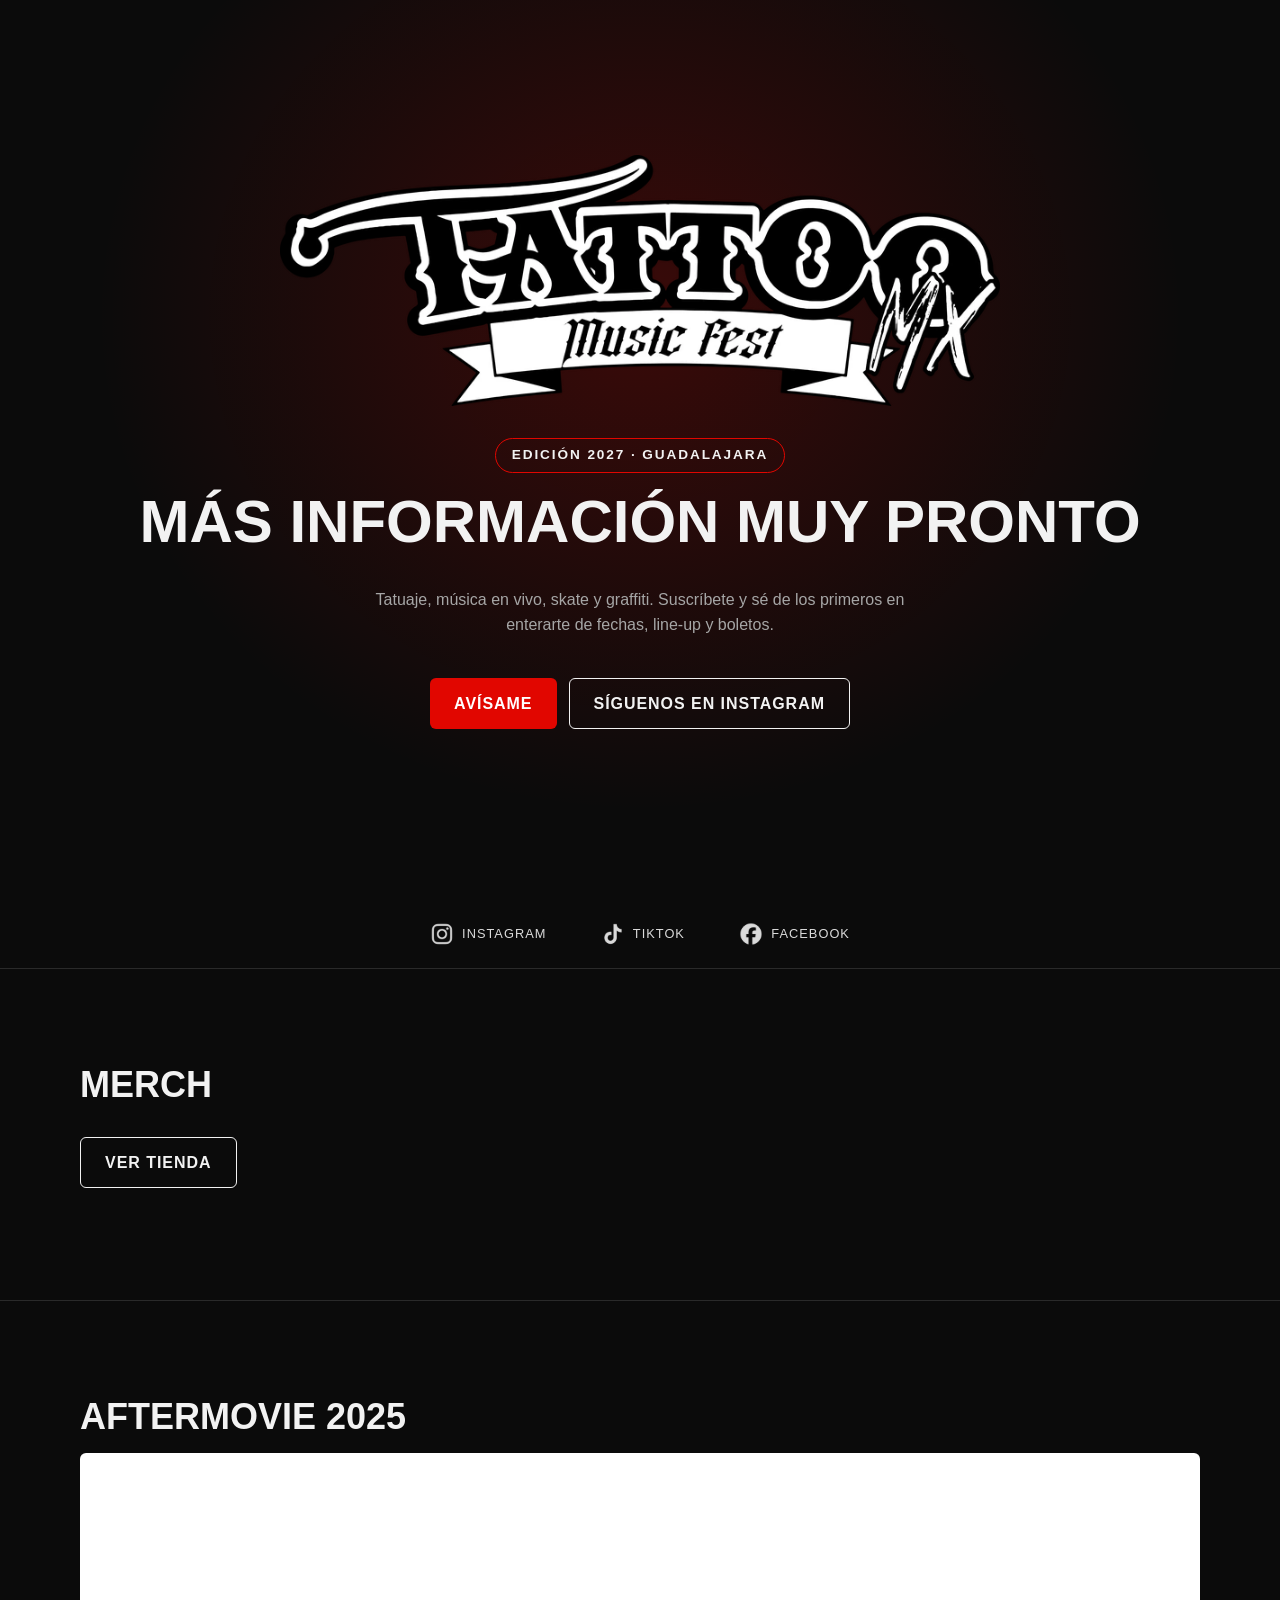
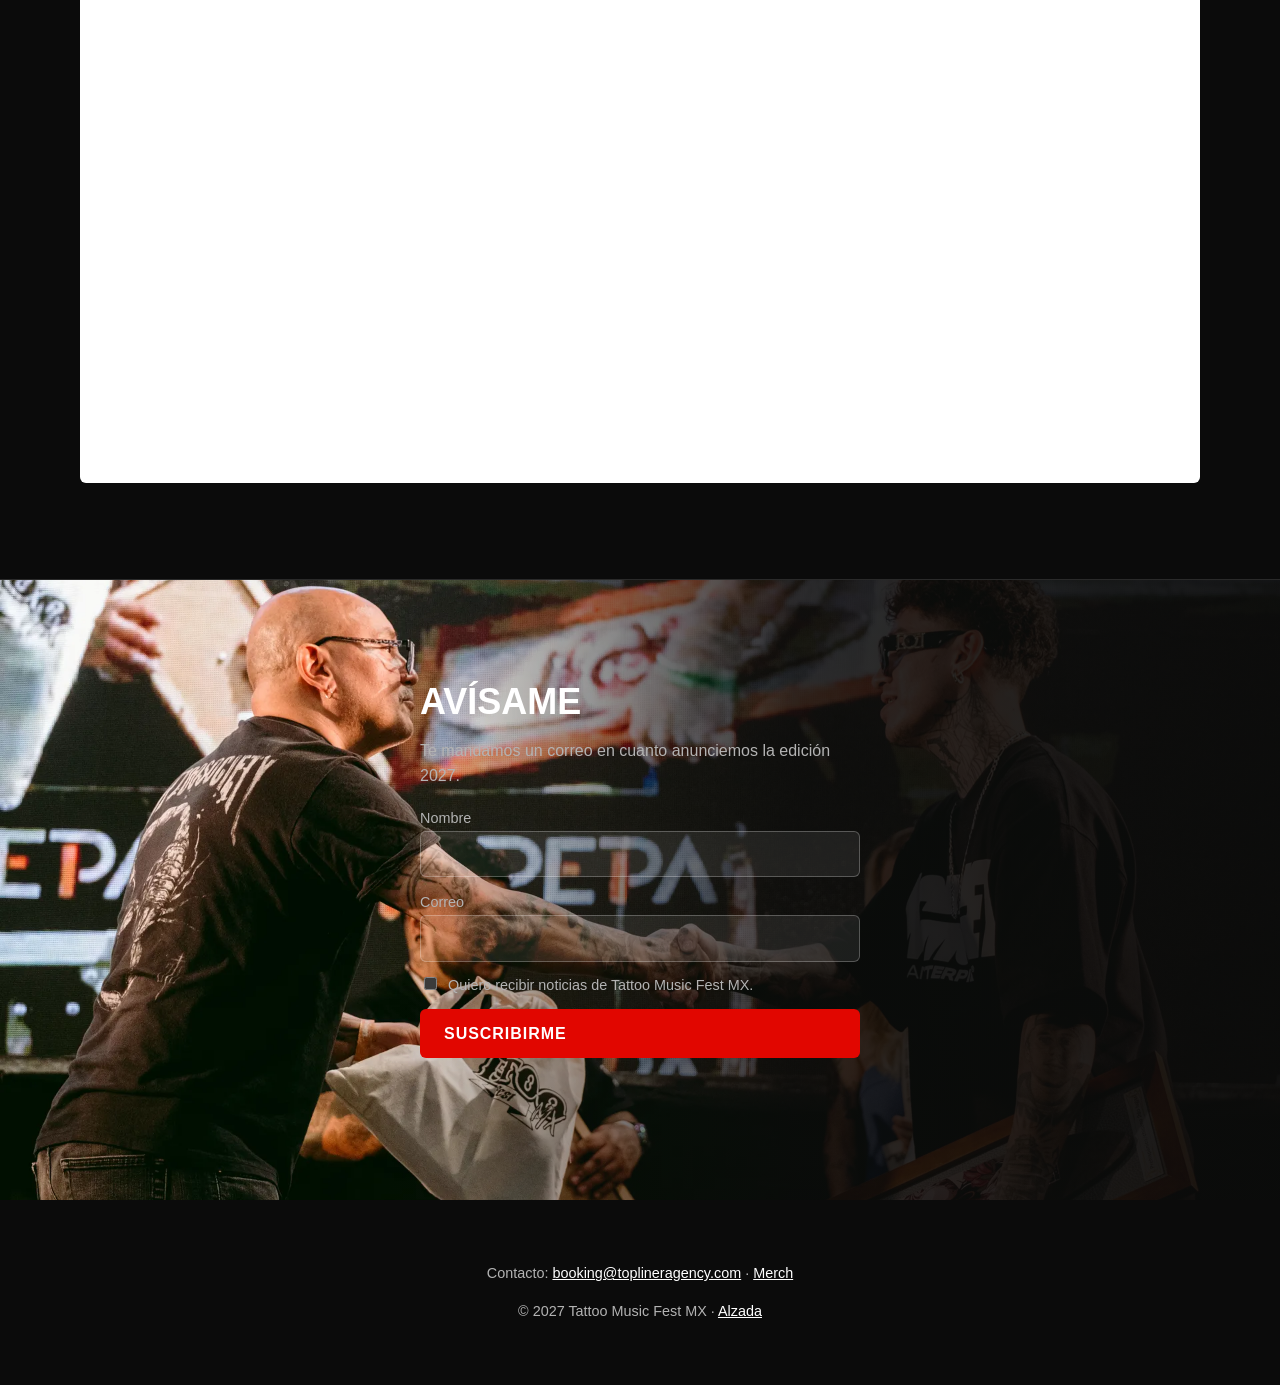
==== commit c907b87c: "Foto del festival de fondo en el formulario Avísame Co-Authored-By: Claude Opus 5.5 <noreply@anthrop" ====
--- a/index.html
+++ b/index.html
@@ -85,7 +85,7 @@
     </section>
 
     <!-- Newsletter: Mailchimp (misma audiencia que Ladrones y Alzada) -->
-    <section class="seccion newsletter" id="lista" aria-labelledby="titulo-newsletter">
+    <section class="seccion newsletter newsletter-foto" id="lista" aria-labelledby="titulo-newsletter">
       <div class="contenedor">
         <div class="newsletter-caja">
         <h2 id="titulo-newsletter">Avísame</h2>
--- a/css/styles.css
+++ b/css/styles.css
@@ -1222,3 +1222,20 @@
   max-width: 480px;
   margin-inline: auto;
 }
+
+/* ---------- TMF: foto del festival detrás del formulario "Avísame" ---------- */
+.newsletter-foto {
+  background-image:
+    linear-gradient(to bottom, rgb(11 11 11 / 0.78), rgb(11 11 11 / 0.92)),
+    url("/img/fondos/tmf-960.webp");
+  background-position: 35% center;
+}
+
+@media (min-width: 900px) {
+  .newsletter-foto {
+    background-image:
+      linear-gradient(to right, rgb(11 11 11 / 0) 30%, rgb(11 11 11 / 0.85) 62%, rgb(11 11 11 / 0.95)),
+      url("/img/fondos/tmf-1920.webp");
+    background-position: 30% center;
+  }
+}
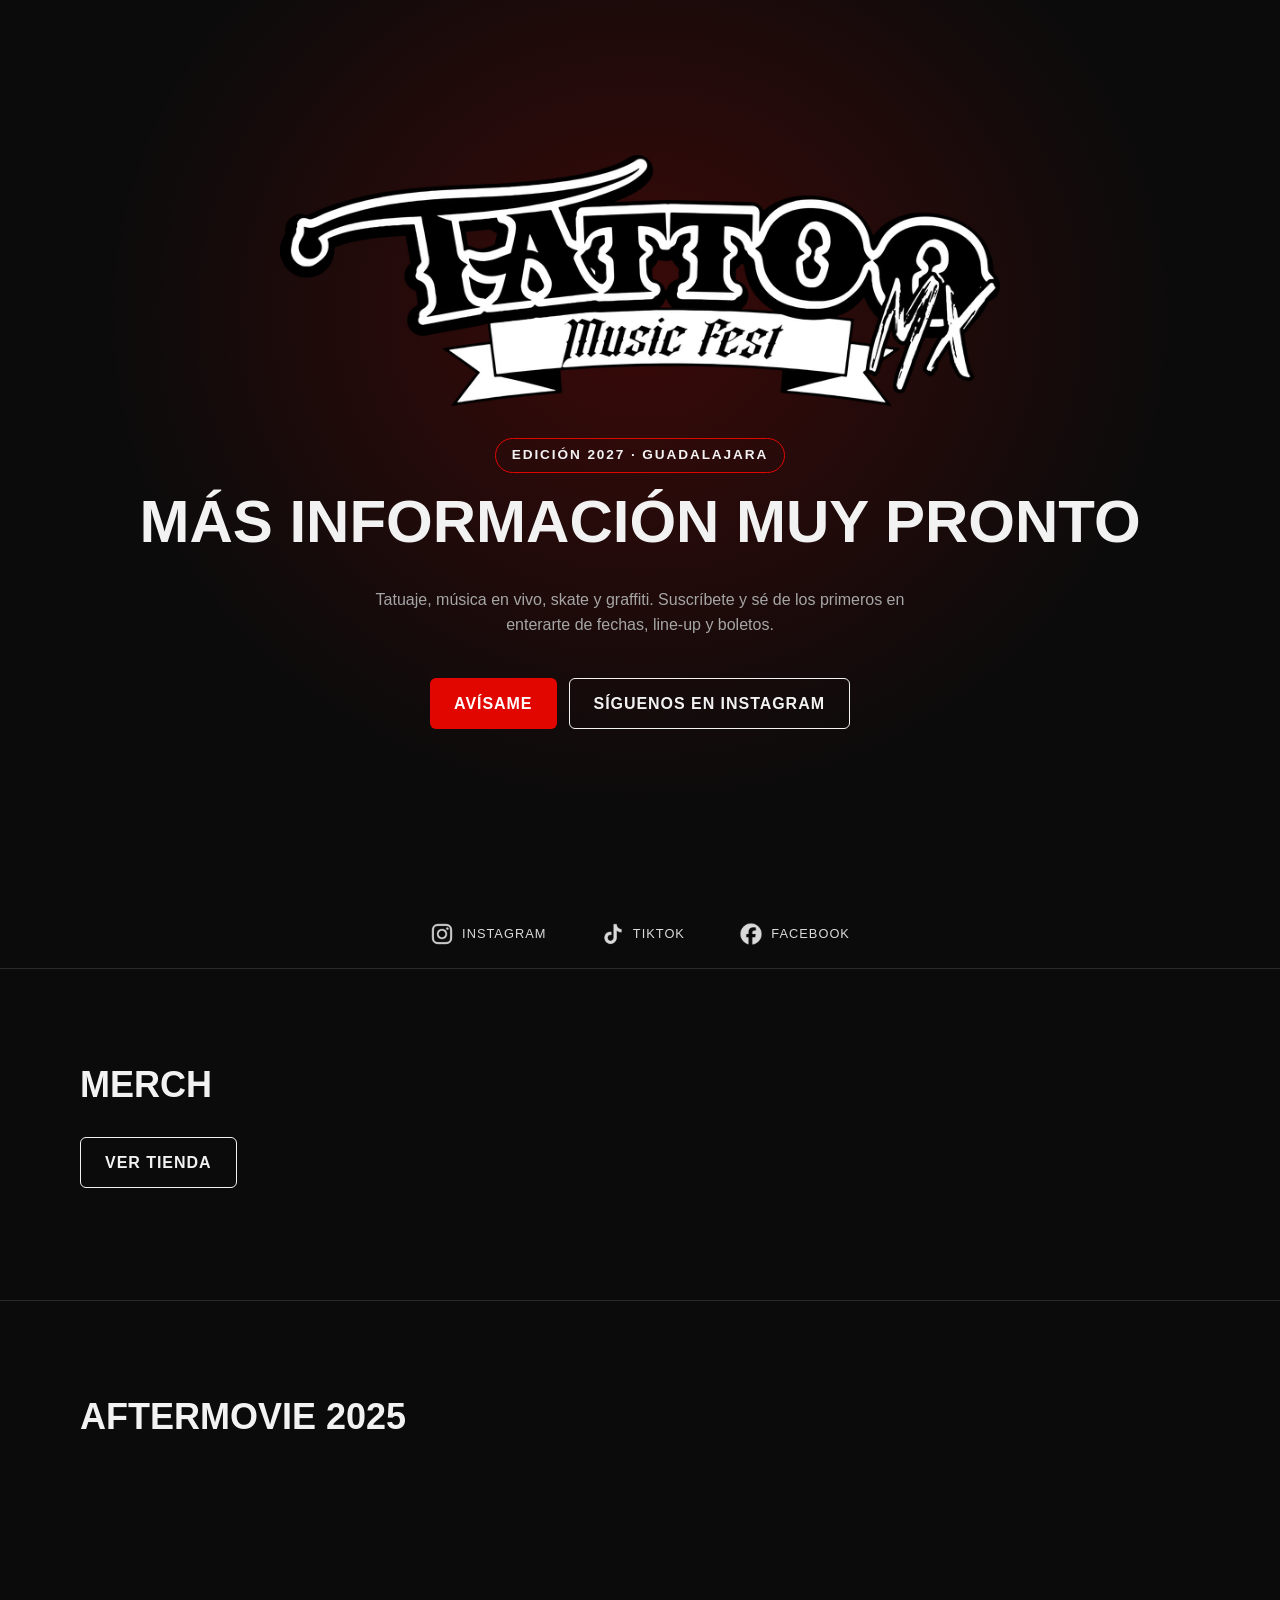
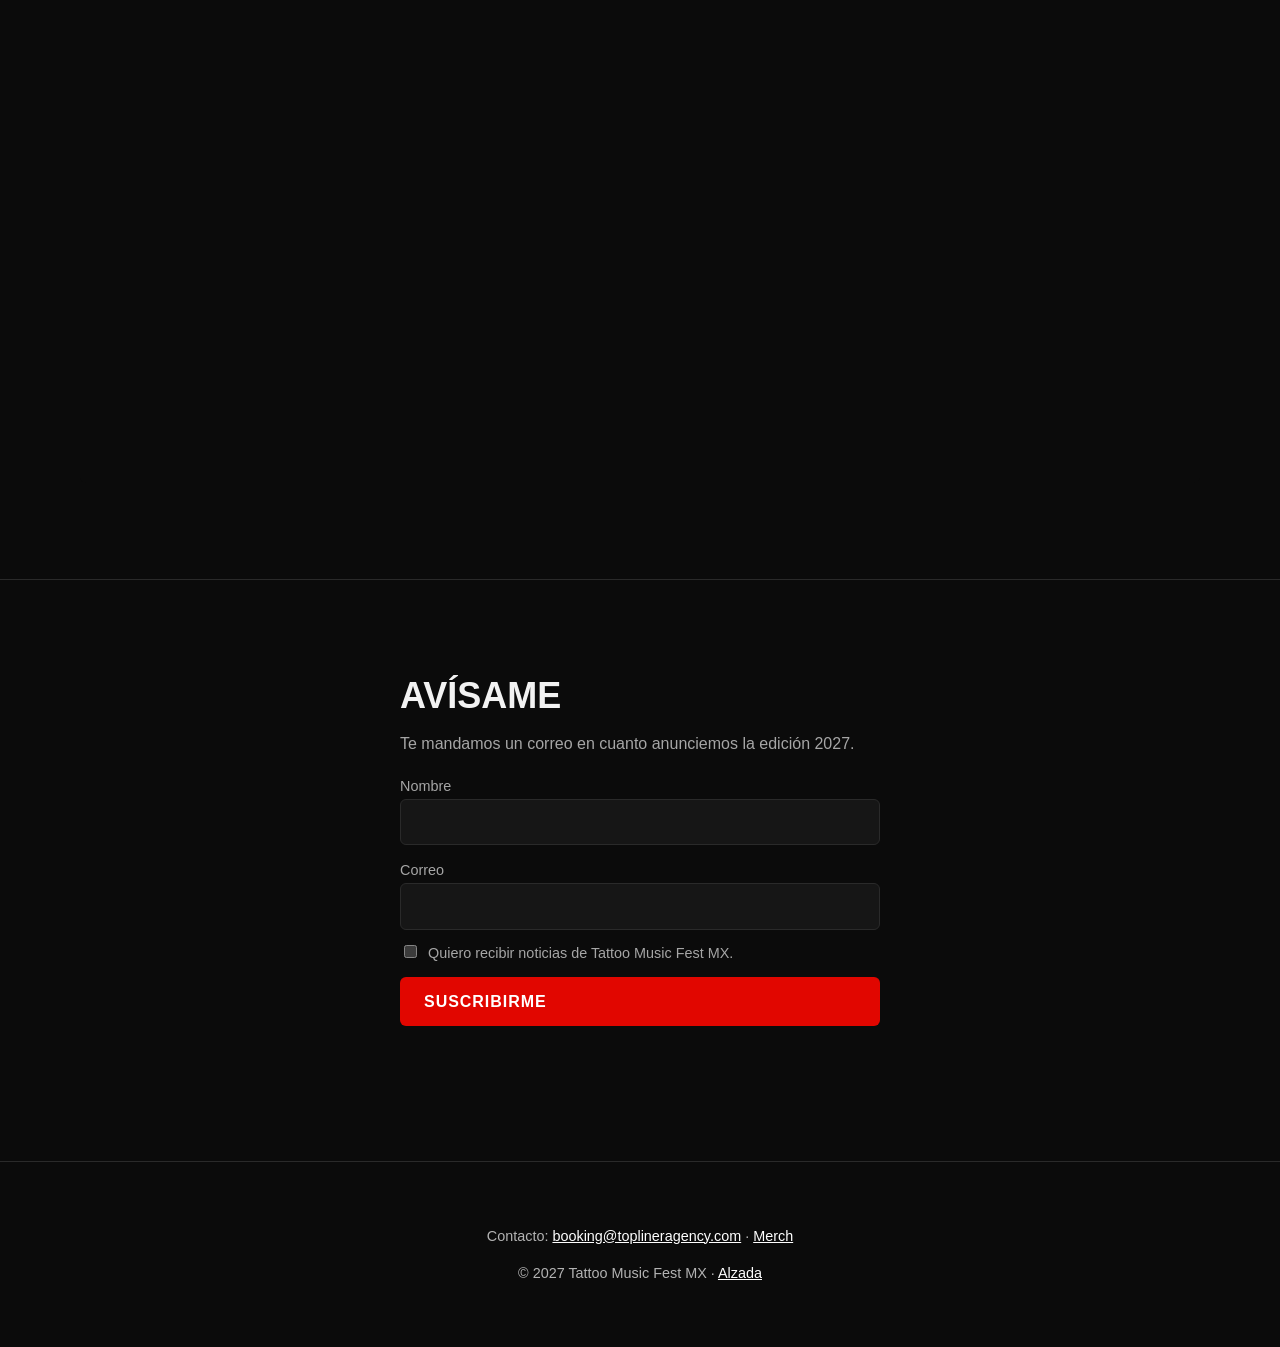
==== commit ae59ba7b: "Formulario Avísame de vuelta a fondo negro (sin foto) Co-Authored-By: Claude Opus 5.5 <noreply@anthr" ====
--- a/index.html
+++ b/index.html
@@ -85,7 +85,7 @@
     </section>
 
     <!-- Newsletter: Mailchimp (misma audiencia que Ladrones y Alzada) -->
-    <section class="seccion newsletter newsletter-foto" id="lista" aria-labelledby="titulo-newsletter">
+    <section class="seccion newsletter" id="lista" aria-labelledby="titulo-newsletter">
       <div class="contenedor">
         <div class="newsletter-caja">
         <h2 id="titulo-newsletter">Avísame</h2>
--- a/css/styles.css
+++ b/css/styles.css
@@ -1222,20 +1222,3 @@
   max-width: 480px;
   margin-inline: auto;
 }
-
-/* ---------- TMF: foto del festival detrás del formulario "Avísame" ---------- */
-.newsletter-foto {
-  background-image:
-    linear-gradient(to bottom, rgb(11 11 11 / 0.78), rgb(11 11 11 / 0.92)),
-    url("/img/fondos/tmf-960.webp");
-  background-position: 35% center;
-}
-
-@media (min-width: 900px) {
-  .newsletter-foto {
-    background-image:
-      linear-gradient(to right, rgb(11 11 11 / 0) 30%, rgb(11 11 11 / 0.85) 62%, rgb(11 11 11 / 0.95)),
-      url("/img/fondos/tmf-1920.webp");
-    background-position: 30% center;
-  }
-}
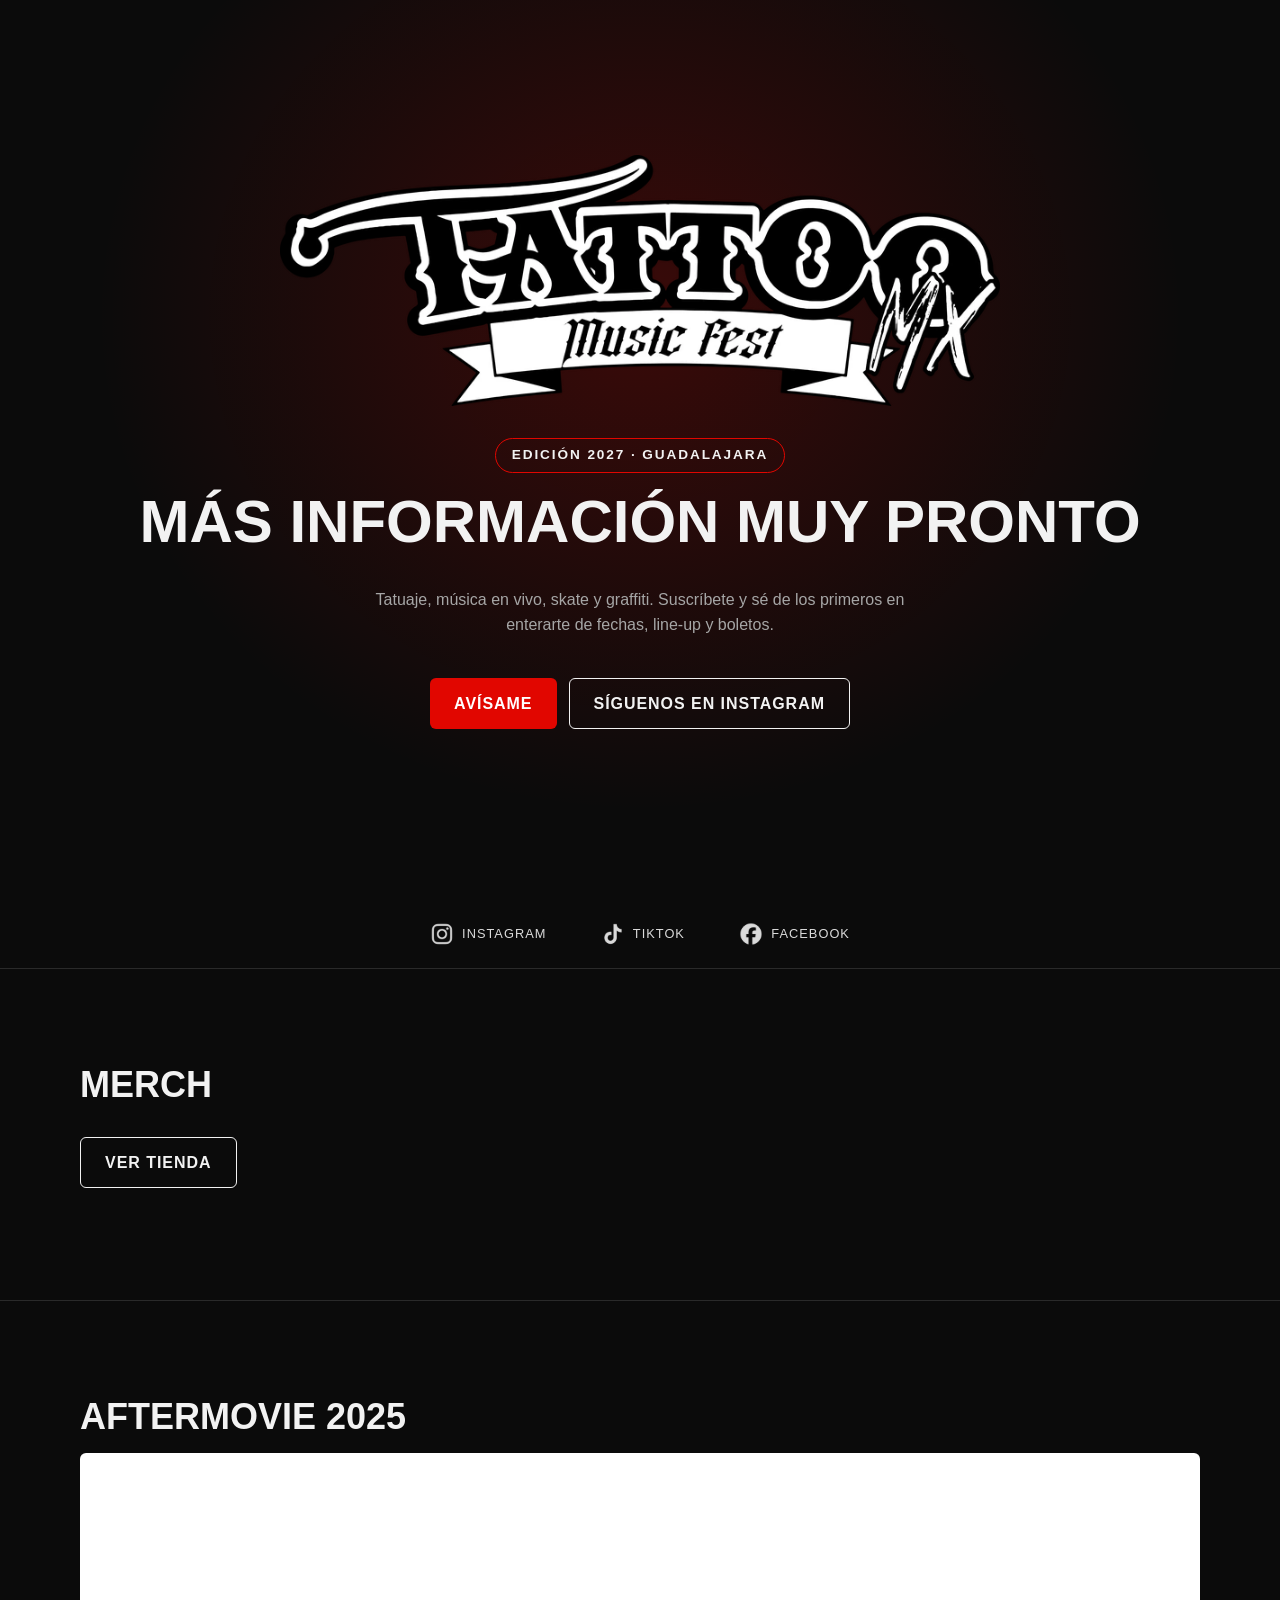
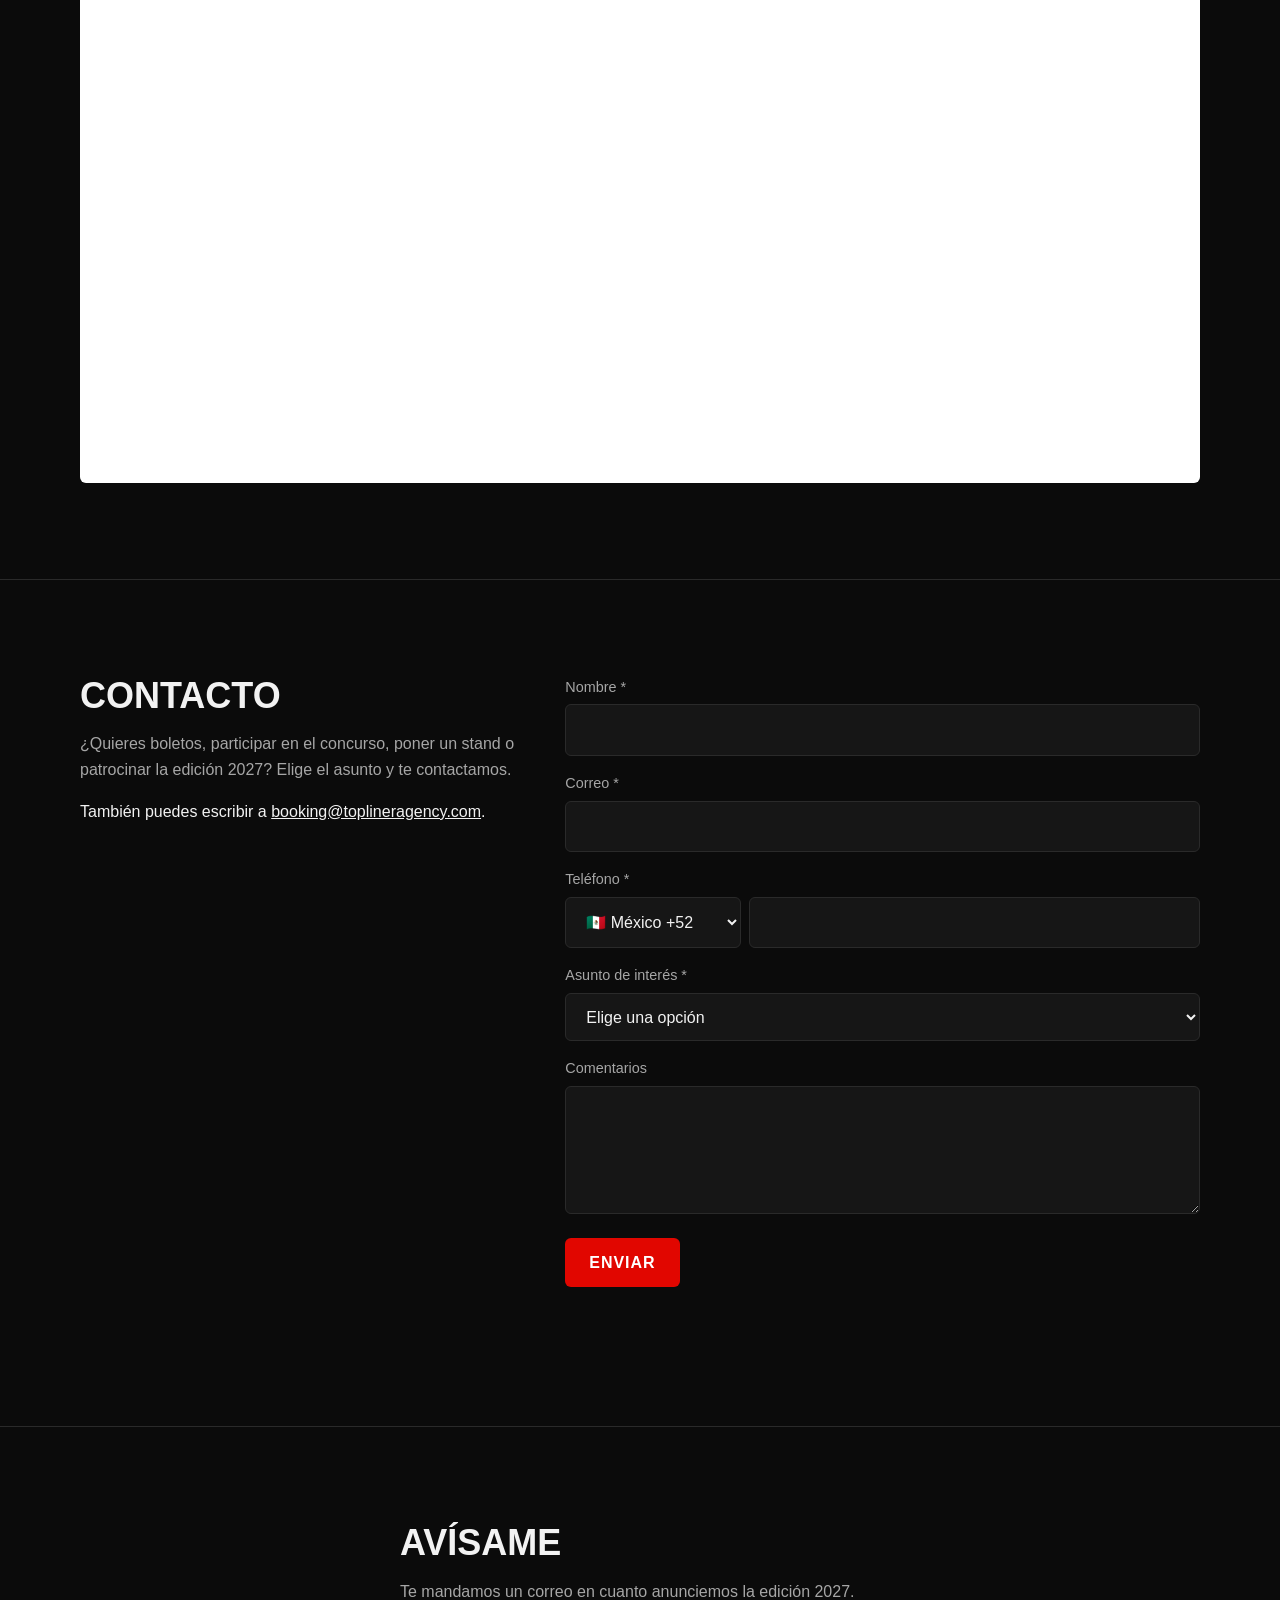
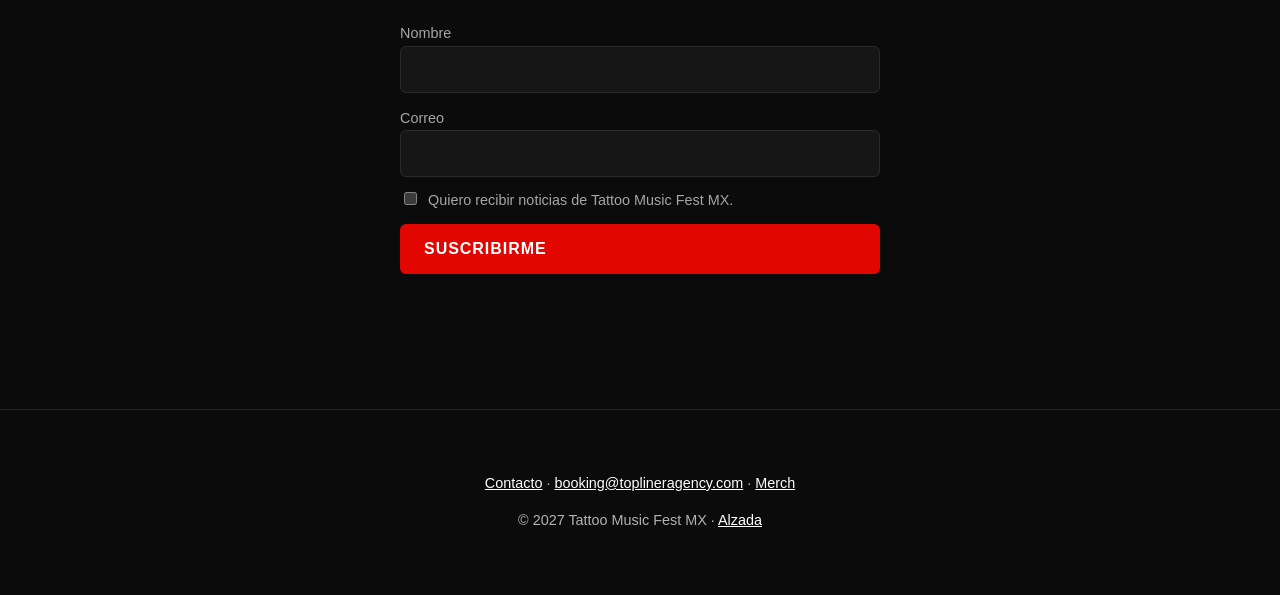
==== commit 92a93cd7: "Formulario de contacto inteligente (5 asuntos) que guarda en Google Sheets Co-Authored-By: Claude Op" ====
--- a/index.html
+++ b/index.html
@@ -24,6 +24,7 @@
   <link rel="preconnect" href="https://www.youtube.com">
   <script src="/js/newsletter.js" defer></script>
   <script src="/js/merch.js" defer></script>
+  <script src="/js/contacto.js" defer></script>
 </head>
 <body>
   <a class="saltar" href="#contenido">Saltar al contenido</a>
@@ -84,6 +85,142 @@
       </div>
     </section>
 
+    <!-- Contacto: se guarda en la hoja "Tattoo Music Fest – Contacto" (Apps Script, ver herramientas/) -->
+    <section class="seccion" id="contacto" aria-labelledby="titulo-contacto">
+      <div class="contenedor contacto-grid">
+        <div>
+          <h2 id="titulo-contacto">Contacto</h2>
+          <p class="seccion-intro">¿Quieres boletos, participar en el concurso, poner un stand o patrocinar la edición 2027? Elige el asunto y te contactamos.</p>
+          <p>También puedes escribir a <a href="mailto:booking@toplineragency.com">booking@toplineragency.com</a>.</p>
+        </div>
+        <div>
+        <form id="form-contacto" class="form-contacto" method="post" novalidate>
+          <p class="trampa" aria-hidden="true"><label>No llenar <input name="bot-field" tabindex="-1" autocomplete="off"></label></p>
+          <div>
+            <label for="c-nombre">Nombre *</label>
+            <input type="text" id="c-nombre" name="nombre" autocomplete="name" required>
+          </div>
+          <div>
+            <label for="c-correo">Correo *</label>
+            <input type="email" id="c-correo" name="correo" autocomplete="email" spellcheck="false" required>
+          </div>
+          <div>
+            <label for="c-telefono">Teléfono *</label>
+            <div class="telefono">
+              <select id="c-pais" name="pais" aria-label="País del teléfono" autocomplete="tel-country-code"><option value="México +52" selected>🇲🇽 México +52</option><option value="Estados Unidos +1">🇺🇸 Estados Unidos +1</option><option value="Canadá +1">🇨🇦 Canadá +1</option><option value="Colombia +57">🇨🇴 Colombia +57</option><option value="Argentina +54">🇦🇷 Argentina +54</option><option value="Chile +56">🇨🇱 Chile +56</option><option value="Perú +51">🇵🇪 Perú +51</option><option value="Ecuador +593">🇪🇨 Ecuador +593</option><option value="Venezuela +58">🇻🇪 Venezuela +58</option><option value="Guatemala +502">🇬🇹 Guatemala +502</option><option value="El Salvador +503">🇸🇻 El Salvador +503</option><option value="Honduras +504">🇭🇳 Honduras +504</option><option value="Costa Rica +506">🇨🇷 Costa Rica +506</option><option value="Panamá +507">🇵🇦 Panamá +507</option><option value="República Dominicana +1">🇩🇴 República Dominicana +1</option><option value="Puerto Rico +1">🇵🇷 Puerto Rico +1</option><option value="España +34">🇪🇸 España +34</option><option value="Otro ">🌎 Otro </option></select>
+              <input type="tel" id="c-telefono" name="telefono" autocomplete="tel-national" inputmode="tel" required>
+            </div>
+          </div>
+          <div>
+            <label for="tipo">Asunto de interés *</label>
+            <select id="tipo" name="tipo" required><option value="">Elige una opción</option><option value="boletos" data-gracias="¡Gracias! Te avisamos en cuanto salgan los boletos de la edición 2027.">Boletos para TMF 2027</option><option value="concurso" data-gracias="¡Gracias! Recibimos tu registro para el concurso. Te contactaremos con las bases y categorías de la edición 2027.">Concurso de tatuajes</option><option value="expo" data-gracias="¡Gracias! Recibimos tu solicitud de stand. Te contactaremos con medidas, precios y disponibilidad.">Stands de expo</option><option value="alimentos" data-gracias="¡Gracias! Recibimos tu solicitud. Te contactaremos con los requisitos y precios para alimentos y bebidas.">Alimentos y bebidas</option><option value="patrocinios" data-gracias="¡Gracias! Recibimos tu propuesta. Te contactaremos con las opciones de patrocinio de la edición 2027.">Marcas y patrocinios</option></select>
+          </div>
+          <fieldset class="campos-tipo" data-tipo="boletos" hidden disabled>
+            <legend>Boletos para TMF 2027</legend>
+            <div>
+              <label for="boletos-ciudad">¿Desde qué ciudad nos visitarías?</label>
+              <input type="text" id="boletos-ciudad" name="ciudad">
+            </div>
+            <div>
+              <label for="boletos-boletos">¿Cuántos boletos te interesan?</label>
+              <input type="number" id="boletos-boletos" name="boletos" min="1" inputmode="numeric">
+            </div>
+          </fieldset>
+          <fieldset class="campos-tipo" data-tipo="concurso" hidden disabled>
+            <legend>Concurso de tatuajes</legend>
+            <div>
+              <label for="concurso-nombre_artistico">Nombre artístico</label>
+              <input type="text" id="concurso-nombre_artistico" name="nombre_artistico">
+            </div>
+            <div>
+              <label for="concurso-estudio">Estudio donde tatúas</label>
+              <input type="text" id="concurso-estudio" name="estudio">
+            </div>
+            <div>
+              <label for="concurso-ciudad">Ciudad</label>
+              <input type="text" id="concurso-ciudad" name="ciudad">
+            </div>
+            <div>
+              <label for="concurso-estilo">Estilo principal (realismo, tradicional, blackwork…)</label>
+              <input type="text" id="concurso-estilo" name="estilo">
+            </div>
+            <div>
+              <label for="concurso-portafolio">Instagram o link a tu portafolio</label>
+              <input type="text" id="concurso-portafolio" name="portafolio" spellcheck="false">
+            </div>
+          </fieldset>
+          <fieldset class="campos-tipo" data-tipo="expo" hidden disabled>
+            <legend>Stands de expo</legend>
+            <div>
+              <label for="expo-negocio">Nombre del negocio o marca</label>
+              <input type="text" id="expo-negocio" name="negocio">
+            </div>
+            <div>
+              <label for="expo-giro">Giro</label>
+              <select id="expo-giro" name="giro"><option value="">Elige una opción</option><option>Estudio de tatuaje</option><option>Insumos para tatuaje</option><option>Ropa y merch</option><option>Arte y accesorios</option><option>Otro</option></select>
+            </div>
+            <div>
+              <label for="expo-ciudad">Ciudad</label>
+              <input type="text" id="expo-ciudad" name="ciudad">
+            </div>
+            <div>
+              <label for="expo-redes">Instagram o sitio web</label>
+              <input type="text" id="expo-redes" name="redes" spellcheck="false">
+            </div>
+          </fieldset>
+          <fieldset class="campos-tipo" data-tipo="alimentos" hidden disabled>
+            <legend>Alimentos y bebidas</legend>
+            <div>
+              <label for="alimentos-negocio">Nombre del negocio</label>
+              <input type="text" id="alimentos-negocio" name="negocio">
+            </div>
+            <div>
+              <label for="alimentos-tipo_comida">¿Qué vendes? (tacos, hamburguesas, cerveza…)</label>
+              <input type="text" id="alimentos-tipo_comida" name="tipo_comida">
+            </div>
+            <div>
+              <label for="alimentos-necesita_luz">¿Necesitas conexión eléctrica?</label>
+              <select id="alimentos-necesita_luz" name="necesita_luz"><option value="">Elige una opción</option><option>Sí</option><option>No</option><option>No sé</option></select>
+            </div>
+            <div>
+              <label for="alimentos-redes">Instagram o sitio web</label>
+              <input type="text" id="alimentos-redes" name="redes" spellcheck="false">
+            </div>
+          </fieldset>
+          <fieldset class="campos-tipo" data-tipo="patrocinios" hidden disabled>
+            <legend>Marcas y patrocinios</legend>
+            <div>
+              <label for="patrocinios-empresa">Marca o empresa</label>
+              <input type="text" id="patrocinios-empresa" name="empresa">
+            </div>
+            <div>
+              <label for="patrocinios-cargo">Tu cargo</label>
+              <input type="text" id="patrocinios-cargo" name="cargo">
+            </div>
+            <div>
+              <label for="patrocinios-sitio_web">Sitio web</label>
+              <input type="url" id="patrocinios-sitio_web" name="sitio_web" spellcheck="false">
+            </div>
+            <div>
+              <label for="patrocinios-tipo_colaboracion">Tipo de colaboración</label>
+              <select id="patrocinios-tipo_colaboracion" name="tipo_colaboracion"><option value="">Elige una opción</option><option>Patrocinio</option><option>Activación de marca</option><option>Producto oficial</option><option>Medios</option><option>Otro</option></select>
+            </div>
+          </fieldset>
+          <div>
+            <label for="c-mensaje">Comentarios</label>
+            <textarea id="c-mensaje" name="mensaje" rows="4"></textarea>
+          </div>
+          <button class="boton" type="submit">Enviar</button>
+          <p class="form-mensaje" role="status" aria-live="polite"></p>
+        </form>
+        <div class="contacto-gracias" id="contacto-gracias" tabindex="-1" hidden>
+          <h2>¡Listo!</h2>
+          <p></p>
+        </div>
+        </div>
+      </div>
+    </section>
+
     <!-- Newsletter: Mailchimp (misma audiencia que Ladrones y Alzada) -->
     <section class="seccion newsletter" id="lista" aria-labelledby="titulo-newsletter">
       <div class="contenedor">
@@ -115,7 +252,7 @@
 
   <footer class="pie">
     <div class="contenedor">
-      <p>Contacto: <a href="mailto:booking@toplineragency.com">booking@toplineragency.com</a> · <a href="https://alzadastreetwear.com/collections/tattoo-music-fest-mx" target="_blank" rel="noopener">Merch</a></p>
+      <p><a href="#contacto">Contacto</a> · <a href="mailto:booking@toplineragency.com">booking@toplineragency.com</a> · <a href="https://alzadastreetwear.com/collections/tattoo-music-fest-mx" target="_blank" rel="noopener">Merch</a></p>
       <p>© 2027 <span translate="no">Tattoo Music Fest MX</span> · <a href="https://www.alzada.mx" target="_blank" rel="noopener">Alzada</a></p>
     </div>
   </footer>
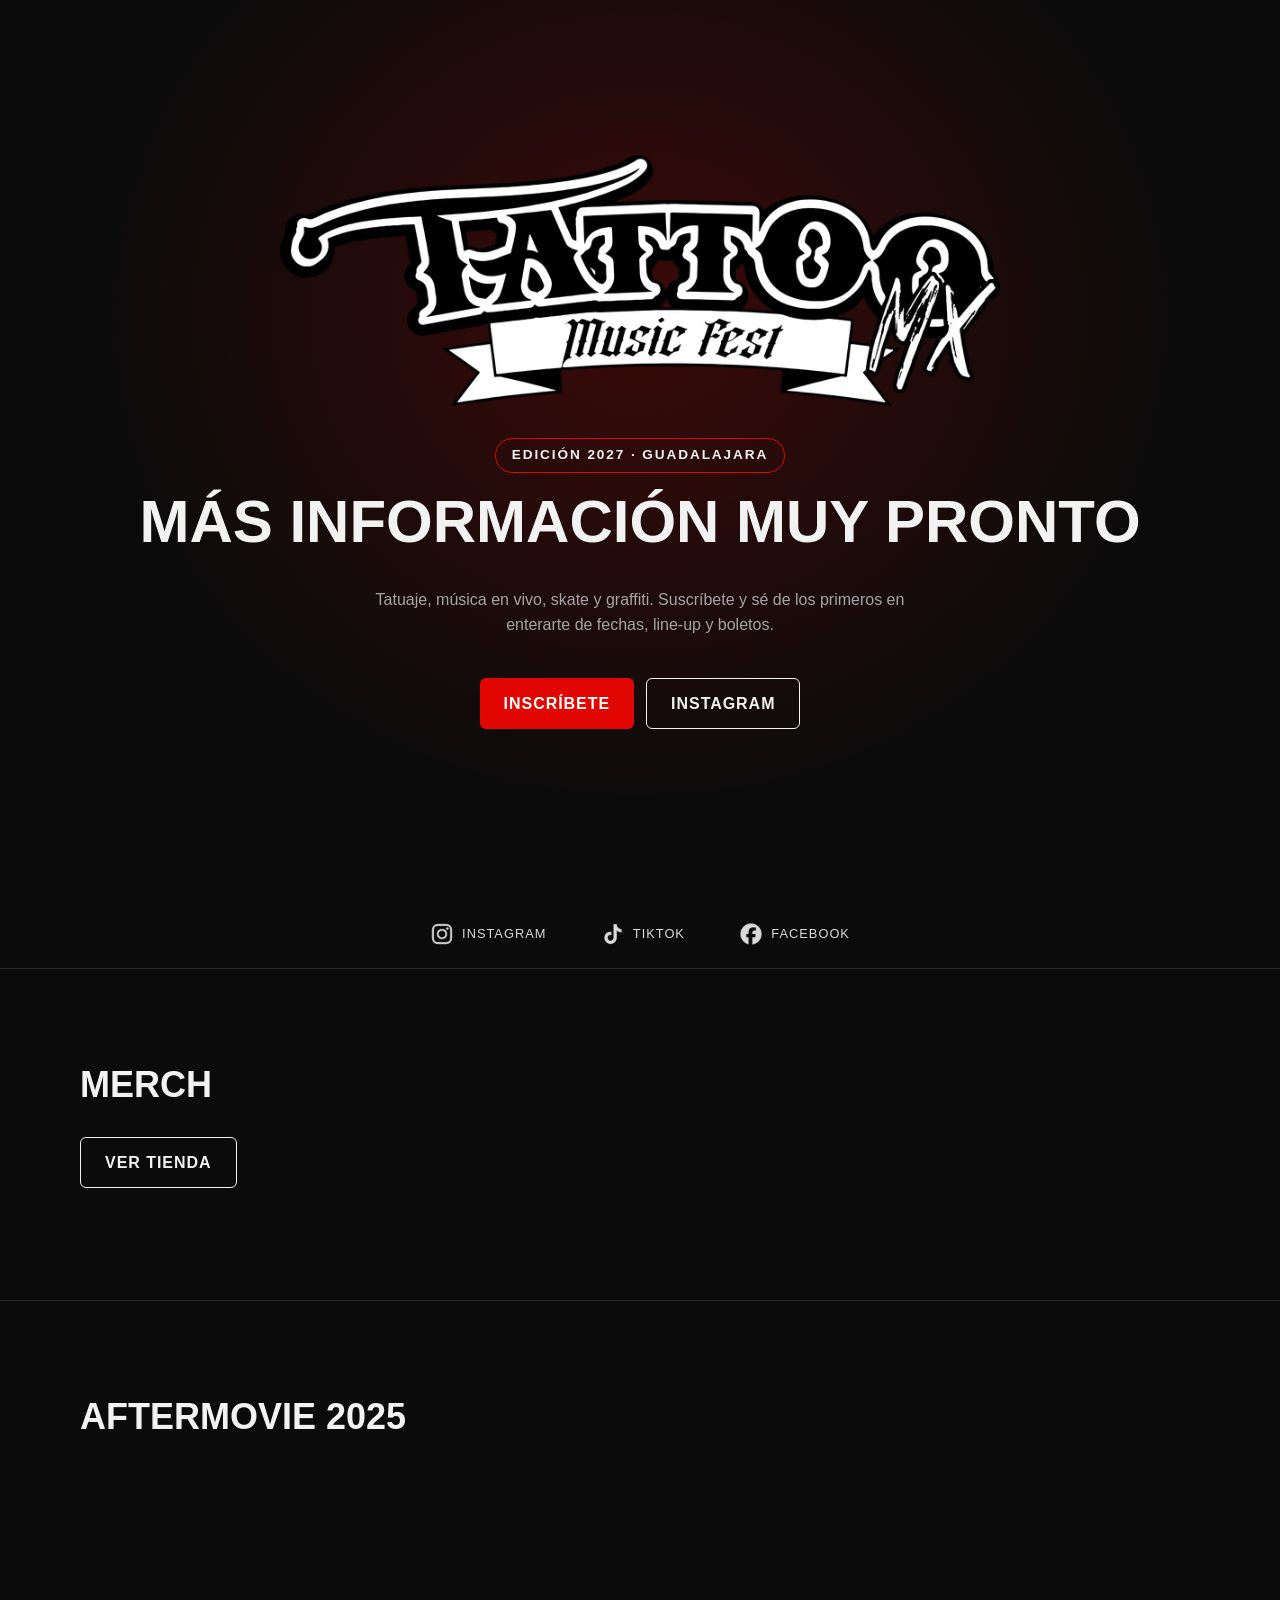
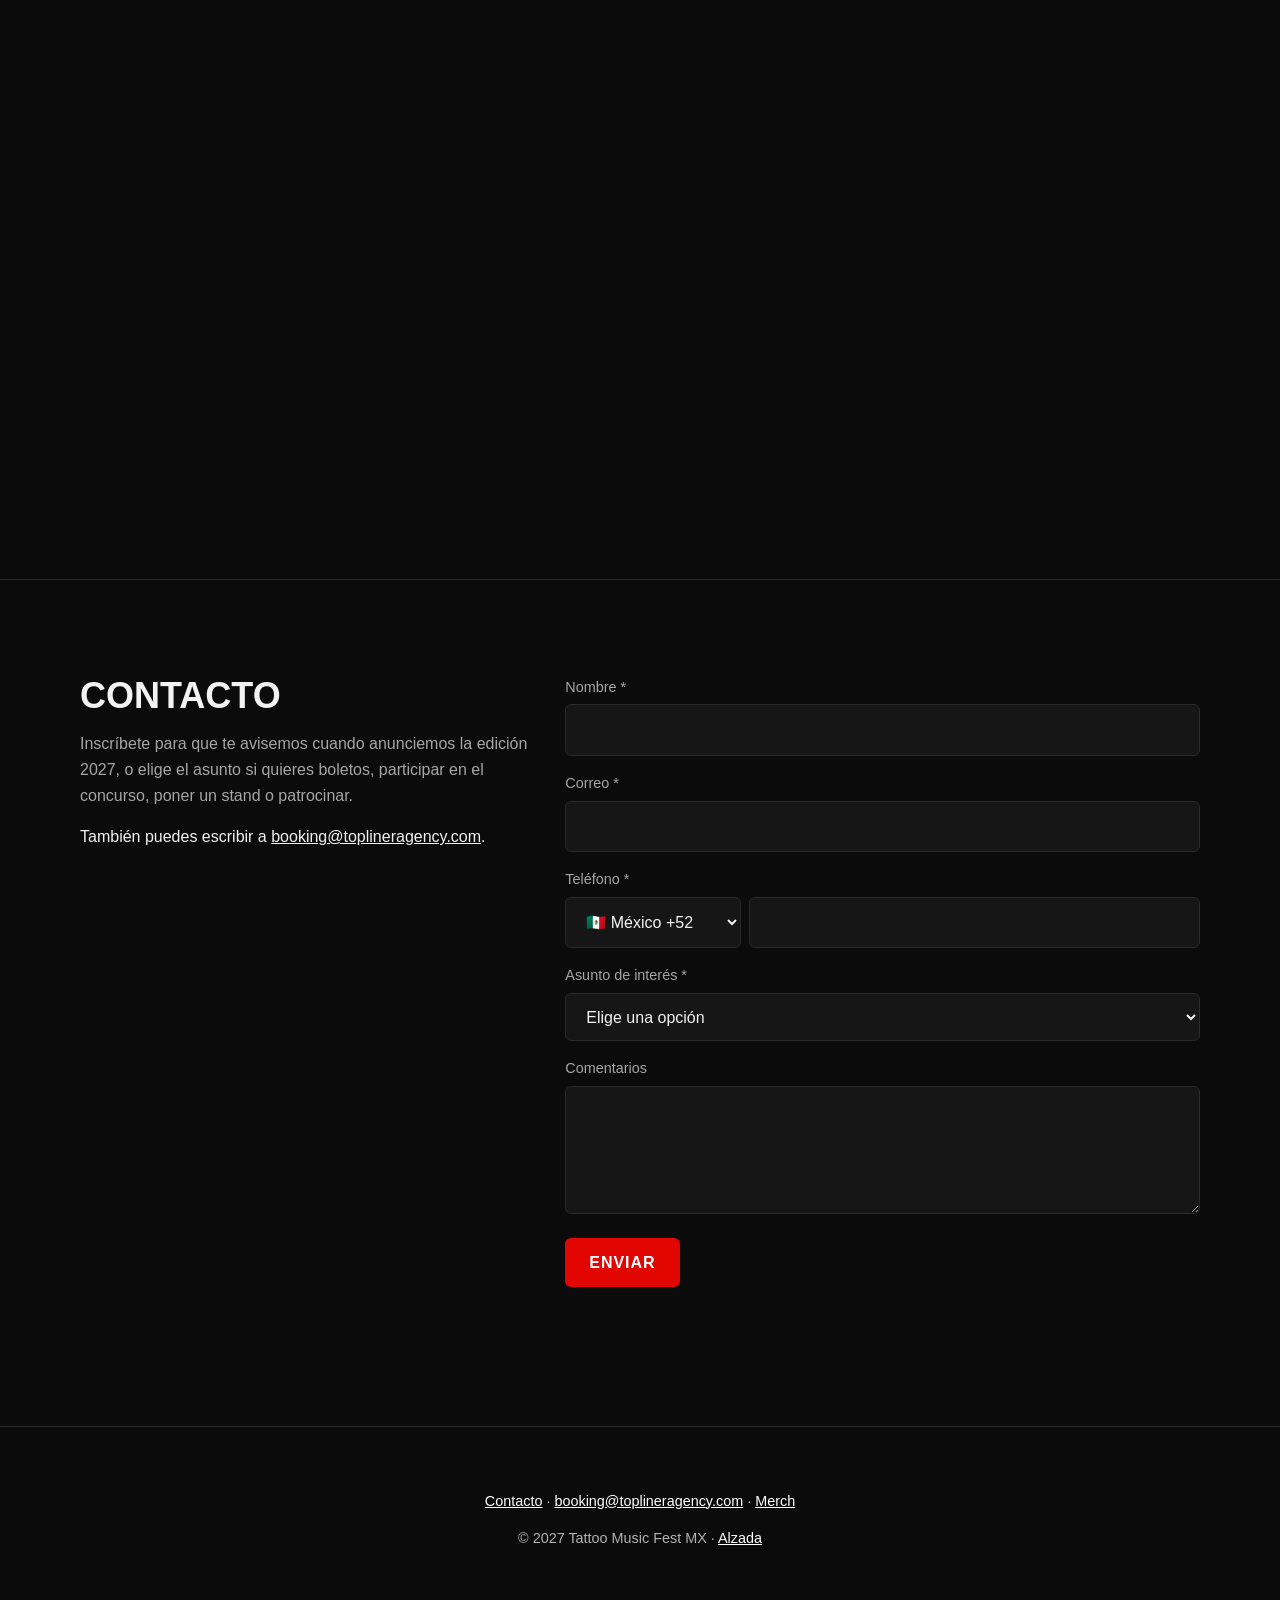
==== commit a4430e5a: "Un solo formulario: el aviso de 2027 pasa al de Contacto (Mailchimp); botones Inscríbete e Instagram" ====
--- a/index.html
+++ b/index.html
@@ -22,7 +22,6 @@
   <script src="/js/main.js" defer></script>
   <link rel="preconnect" href="https://alzadastreetwear.com">
   <link rel="preconnect" href="https://www.youtube.com">
-  <script src="/js/newsletter.js" defer></script>
   <script src="/js/merch.js" defer></script>
   <script src="/js/contacto.js" defer></script>
 </head>
@@ -39,8 +38,8 @@
         <h1 id="titulo-hero">Más información muy pronto</h1>
         <p class="seccion-intro">Tatuaje, música en vivo, skate y graffiti. Suscríbete y sé de los primeros en enterarte de fechas, line-up y boletos.</p>
         <p class="tmf-botones">
-          <a class="boton" href="#lista">Avísame</a>
-          <a class="boton boton-secundario" href="https://instagram.com/tattoomusicfestmx" target="_blank" rel="noopener">Síguenos en Instagram</a>
+          <a class="boton" href="#contacto" data-asunto="aviso">Inscríbete</a>
+          <a class="boton boton-secundario" href="https://instagram.com/tattoomusicfestmx" target="_blank" rel="noopener">Instagram</a>
         </p>
       </div>
     </section>
@@ -90,7 +89,7 @@
       <div class="contenedor contacto-grid">
         <div>
           <h2 id="titulo-contacto">Contacto</h2>
-          <p class="seccion-intro">¿Quieres boletos, participar en el concurso, poner un stand o patrocinar la edición 2027? Elige el asunto y te contactamos.</p>
+          <p class="seccion-intro">Inscríbete para que te avisemos cuando anunciemos la edición 2027, o elige el asunto si quieres boletos, participar en el concurso, poner un stand o patrocinar.</p>
           <p>También puedes escribir a <a href="mailto:booking@toplineragency.com">booking@toplineragency.com</a>.</p>
         </div>
         <div>
@@ -105,7 +104,7 @@
             <input type="email" id="c-correo" name="correo" autocomplete="email" spellcheck="false" required>
           </div>
           <div>
-            <label for="c-telefono">Teléfono *</label>
+            <label for="c-telefono">Teléfono <span class="obligatorio">*</span></label>
             <div class="telefono">
               <select id="c-pais" name="pais" aria-label="País del teléfono" autocomplete="tel-country-code"><option value="México +52" selected>🇲🇽 México +52</option><option value="Estados Unidos +1">🇺🇸 Estados Unidos +1</option><option value="Canadá +1">🇨🇦 Canadá +1</option><option value="Colombia +57">🇨🇴 Colombia +57</option><option value="Argentina +54">🇦🇷 Argentina +54</option><option value="Chile +56">🇨🇱 Chile +56</option><option value="Perú +51">🇵🇪 Perú +51</option><option value="Ecuador +593">🇪🇨 Ecuador +593</option><option value="Venezuela +58">🇻🇪 Venezuela +58</option><option value="Guatemala +502">🇬🇹 Guatemala +502</option><option value="El Salvador +503">🇸🇻 El Salvador +503</option><option value="Honduras +504">🇭🇳 Honduras +504</option><option value="Costa Rica +506">🇨🇷 Costa Rica +506</option><option value="Panamá +507">🇵🇦 Panamá +507</option><option value="República Dominicana +1">🇩🇴 República Dominicana +1</option><option value="Puerto Rico +1">🇵🇷 Puerto Rico +1</option><option value="España +34">🇪🇸 España +34</option><option value="Otro ">🌎 Otro </option></select>
               <input type="tel" id="c-telefono" name="telefono" autocomplete="tel-national" inputmode="tel" required>
@@ -113,8 +112,15 @@
           </div>
           <div>
             <label for="tipo">Asunto de interés *</label>
-            <select id="tipo" name="tipo" required><option value="">Elige una opción</option><option value="boletos" data-gracias="¡Gracias! Te avisamos en cuanto salgan los boletos de la edición 2027.">Boletos para TMF 2027</option><option value="concurso" data-gracias="¡Gracias! Recibimos tu registro para el concurso. Te contactaremos con las bases y categorías de la edición 2027.">Concurso de tatuajes</option><option value="expo" data-gracias="¡Gracias! Recibimos tu solicitud de stand. Te contactaremos con medidas, precios y disponibilidad.">Stands de expo</option><option value="alimentos" data-gracias="¡Gracias! Recibimos tu solicitud. Te contactaremos con los requisitos y precios para alimentos y bebidas.">Alimentos y bebidas</option><option value="patrocinios" data-gracias="¡Gracias! Recibimos tu propuesta. Te contactaremos con las opciones de patrocinio de la edición 2027.">Marcas y patrocinios</option></select>
-          </div>
+            <select id="tipo" name="tipo" required><option value="">Elige una opción</option><option value="aviso" data-gracias="¡Listo! Revisa tu correo para confirmar tu suscripción y te avisamos en cuanto anunciemos la edición 2027.">Avísame cuando anuncien la edición 2027</option><option value="boletos" data-gracias="¡Gracias! Te avisamos en cuanto salgan los boletos de la edición 2027.">Boletos para TMF 2027</option><option value="concurso" data-gracias="¡Gracias! Recibimos tu registro para el concurso. Te contactaremos con las bases y categorías de la edición 2027.">Concurso de tatuajes</option><option value="expo" data-gracias="¡Gracias! Recibimos tu solicitud de stand. Te contactaremos con medidas, precios y disponibilidad.">Stands de expo</option><option value="alimentos" data-gracias="¡Gracias! Recibimos tu solicitud. Te contactaremos con los requisitos y precios para alimentos y bebidas.">Alimentos y bebidas</option><option value="patrocinios" data-gracias="¡Gracias! Recibimos tu propuesta. Te contactaremos con las opciones de patrocinio de la edición 2027.">Marcas y patrocinios</option></select>
+          </div>
+          <fieldset class="campos-tipo" data-tipo="aviso" hidden disabled>
+            <legend>Avísame cuando anuncien la edición 2027</legend>
+            <div class="casilla">
+              <input type="checkbox" id="aviso-acepto" name="acepto" required>
+              <label for="aviso-acepto">Quiero recibir noticias de <span translate="no">Tattoo Music Fest MX</span> por correo.</label>
+            </div>
+          </fieldset>
           <fieldset class="campos-tipo" data-tipo="boletos" hidden disabled>
             <legend>Boletos para TMF 2027</legend>
             <div>
@@ -217,33 +223,6 @@
           <h2>¡Listo!</h2>
           <p></p>
         </div>
-        </div>
-      </div>
-    </section>
-
-    <!-- Newsletter: Mailchimp (misma audiencia que Ladrones y Alzada) -->
-    <section class="seccion newsletter" id="lista" aria-labelledby="titulo-newsletter">
-      <div class="contenedor">
-        <div class="newsletter-caja">
-        <h2 id="titulo-newsletter">Avísame</h2>
-        <p class="seccion-intro">Te mandamos un correo en cuanto anunciemos la edición 2027.</p>
-        <form class="form-lista" action="https://alzada.us19.list-manage.com/subscribe/post?u=32d94c0e4051438d818e68013&amp;id=4bd0645e6c&amp;f_id=00b59be3f0" method="post" target="_blank" rel="noopener" novalidate>
-          <div>
-            <label for="nombre">Nombre</label>
-            <input type="text" id="nombre" name="FNAME" autocomplete="given-name" required>
-          </div>
-          <div>
-            <label for="correo">Correo</label>
-            <input type="email" id="correo" name="EMAIL" autocomplete="email" spellcheck="false" required>
-          </div>
-          <div class="casilla">
-            <input type="checkbox" id="acepto" name="acepto" required>
-            <label for="acepto">Quiero recibir noticias de <span translate="no">Tattoo Music Fest MX</span>.</label>
-          </div>
-          <div class="trampa" aria-hidden="true"><input type="text" name="b_32d94c0e4051438d818e68013_4bd0645e6c" tabindex="-1" value="" autocomplete="off"></div>
-          <button class="boton" type="submit">Suscribirme</button>
-          <p class="form-mensaje" role="status" aria-live="polite"></p>
-        </form>
         </div>
       </div>
     </section>
--- a/css/styles.css
+++ b/css/styles.css
@@ -1222,3 +1222,18 @@
   max-width: 480px;
   margin-inline: auto;
 }
+
+/* Casilla dentro del formulario de contacto (aviso de la edición 2027) */
+.form-contacto .casilla input {
+  width: auto;
+  min-height: 0;
+  margin: 0.2rem 0 0;
+  padding: 0;
+  accent-color: var(--color-acento);
+}
+
+.form-contacto .casilla label {
+  margin: 0;
+  font-size: 1rem;
+  color: var(--color-texto);
+}
